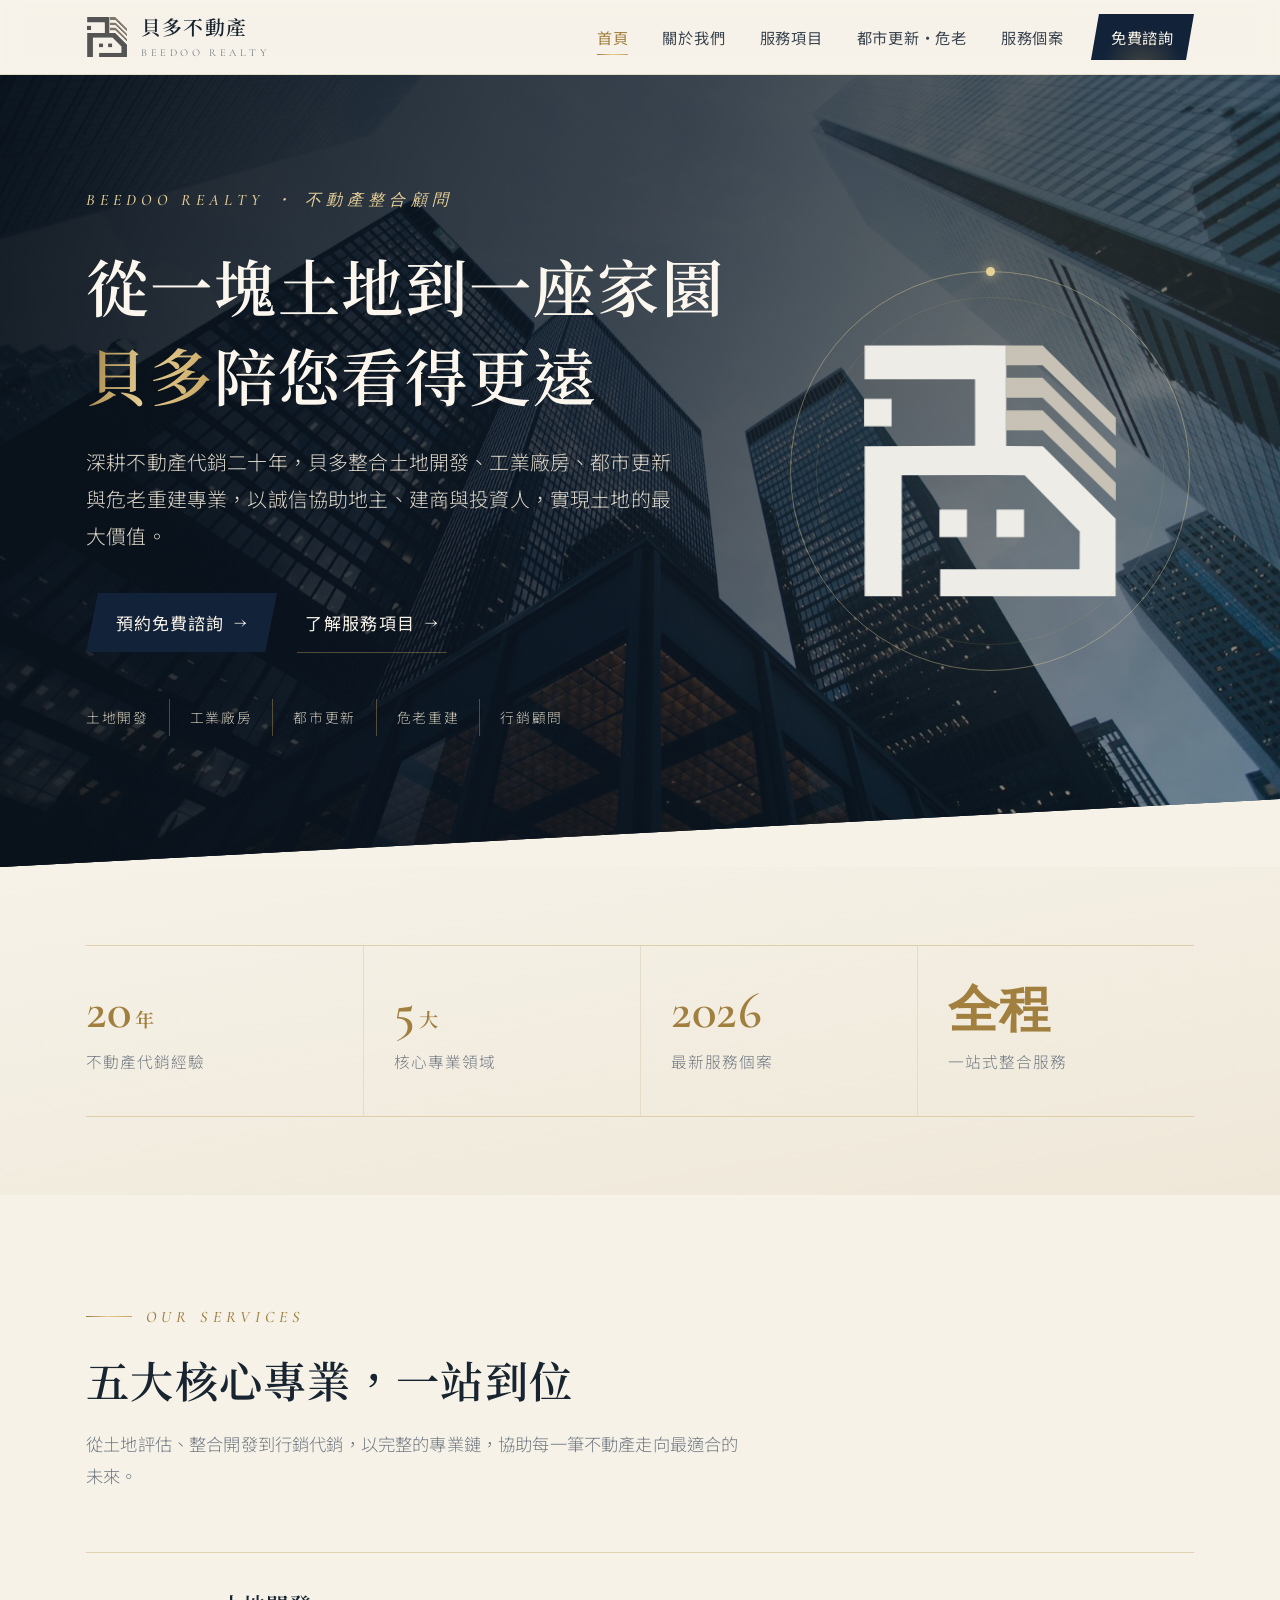
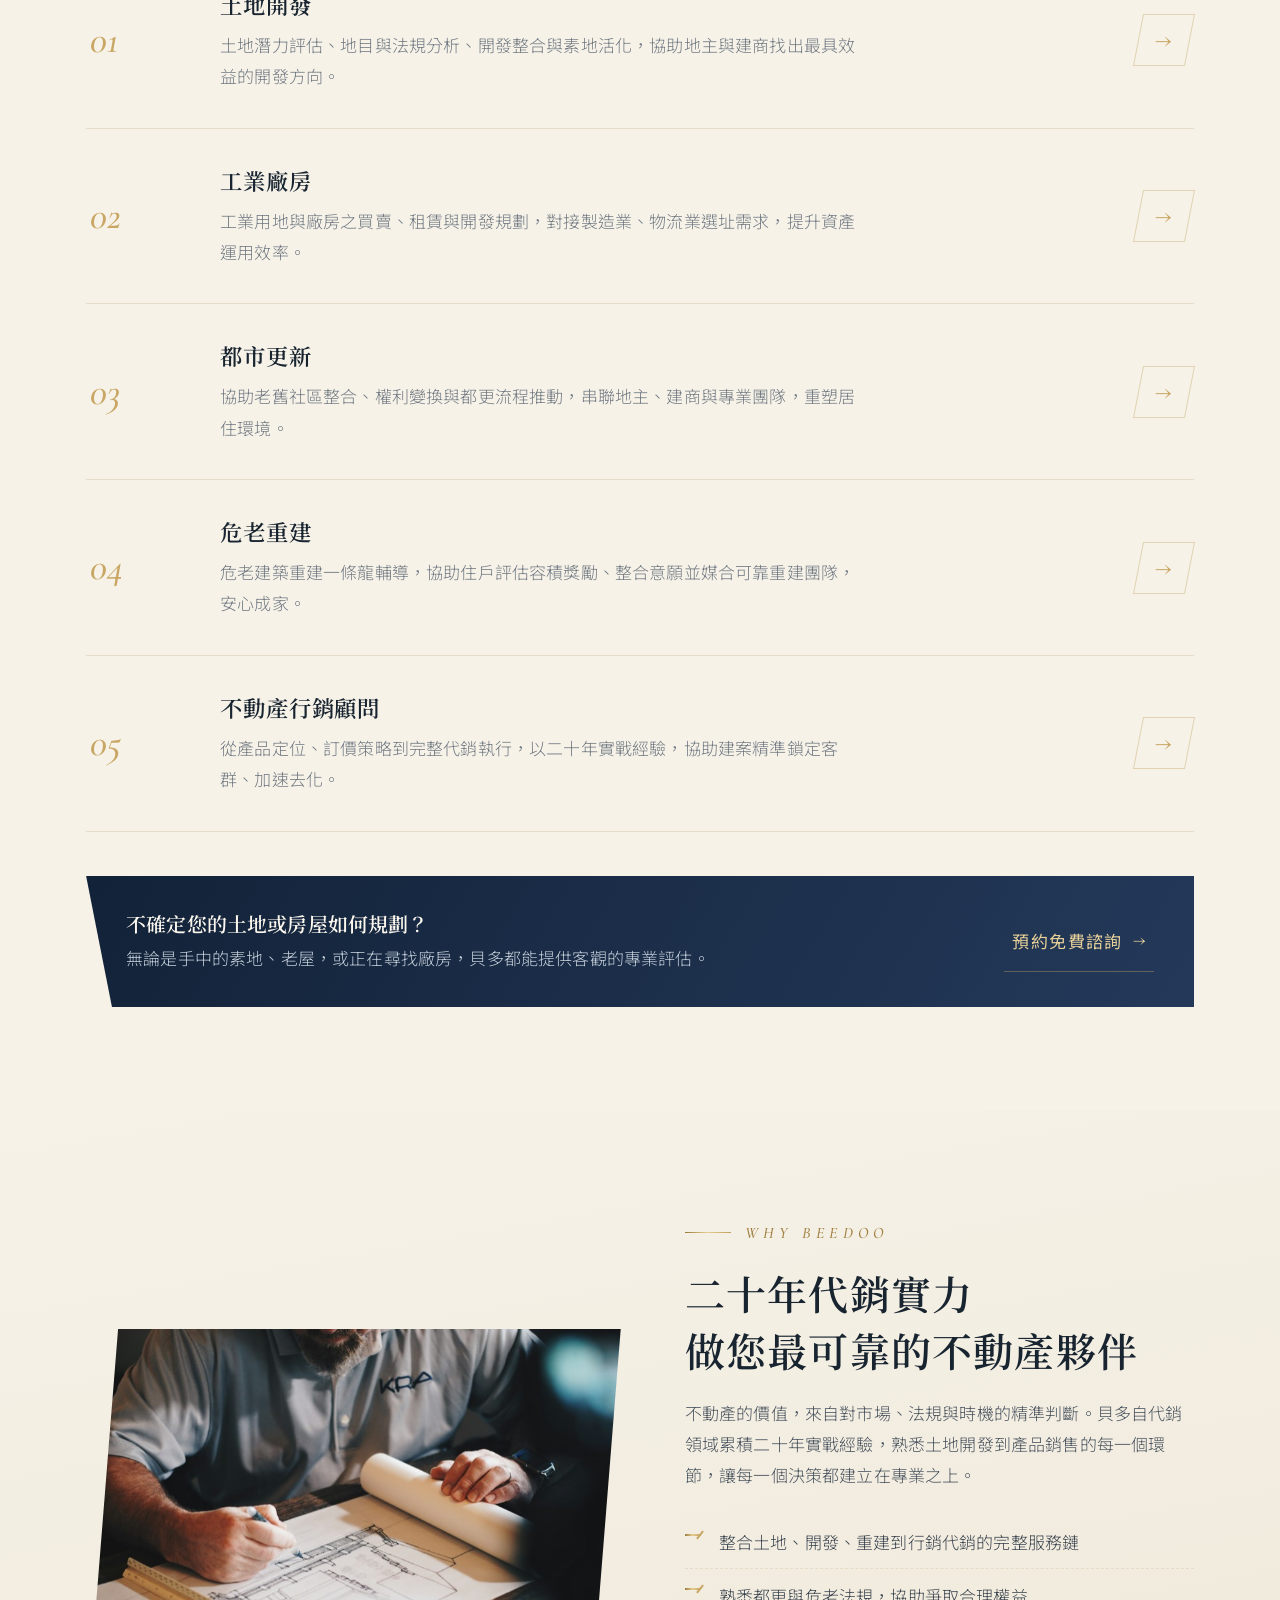
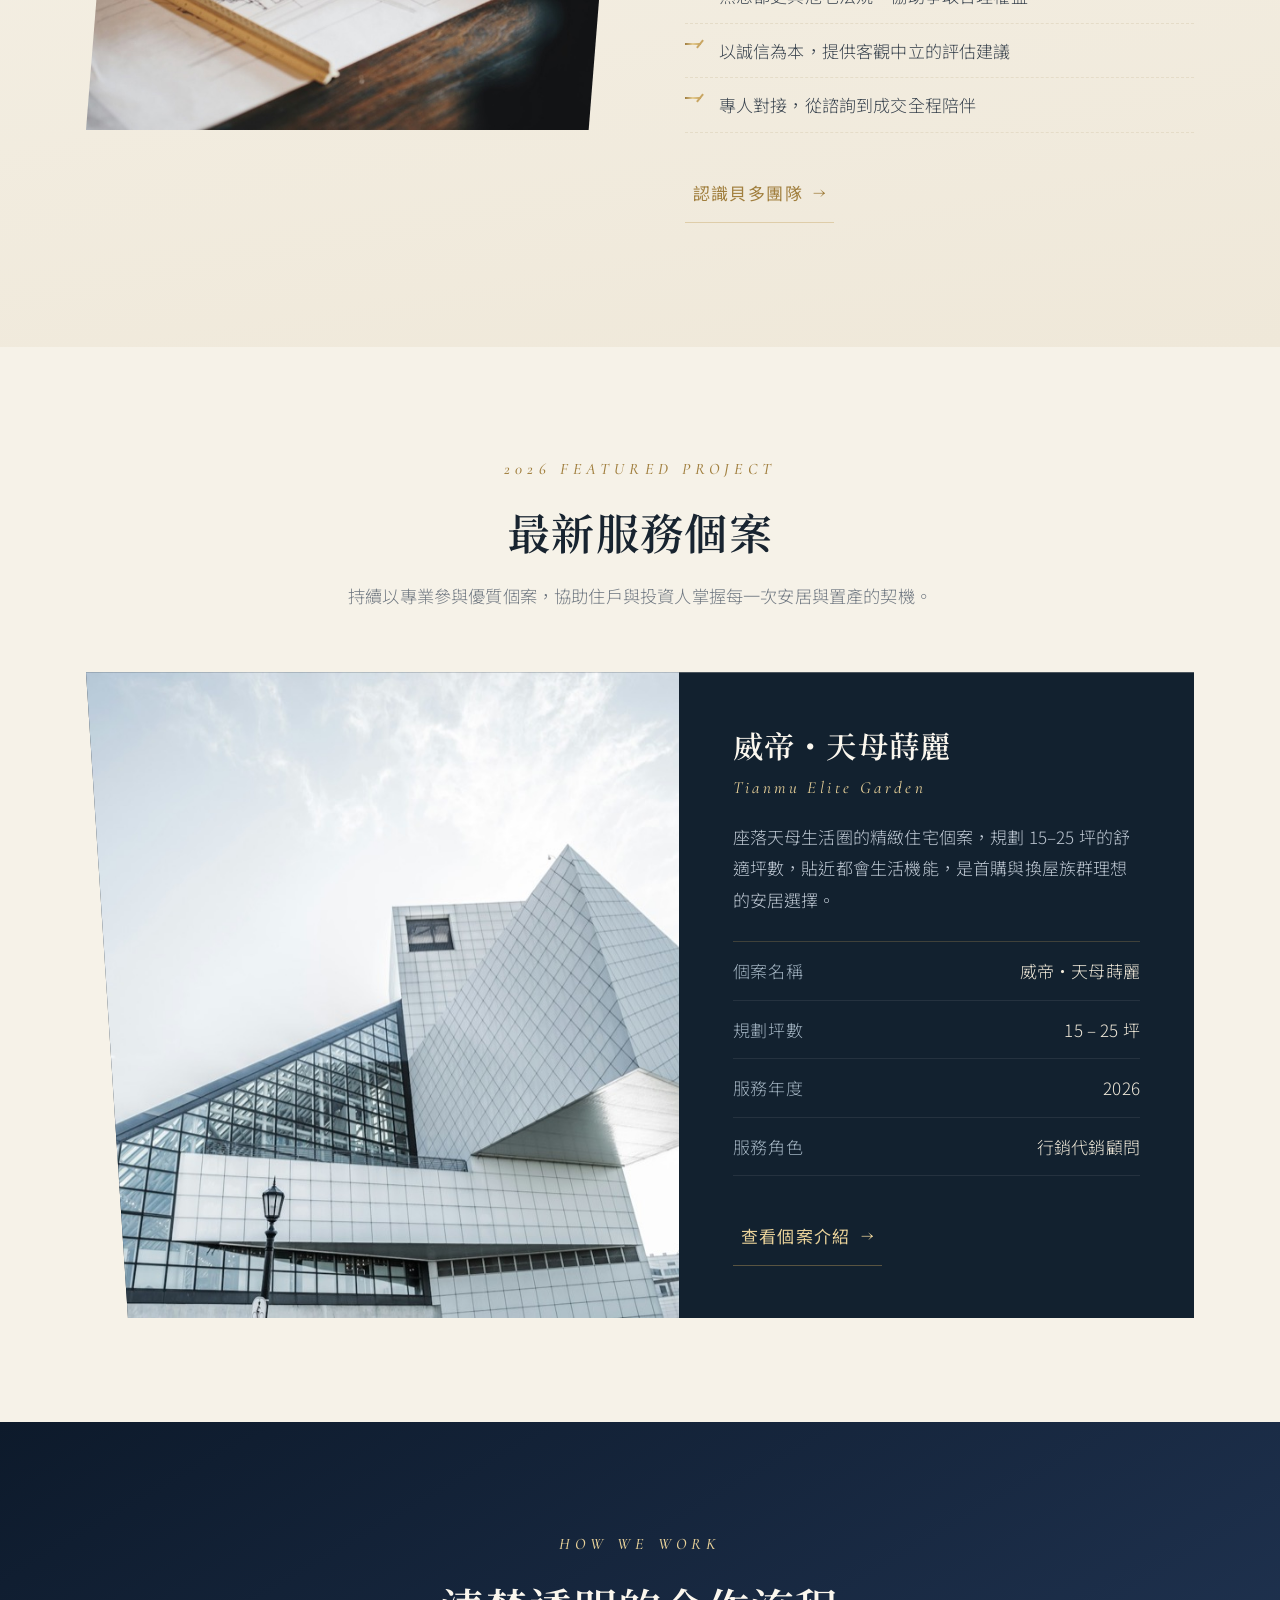
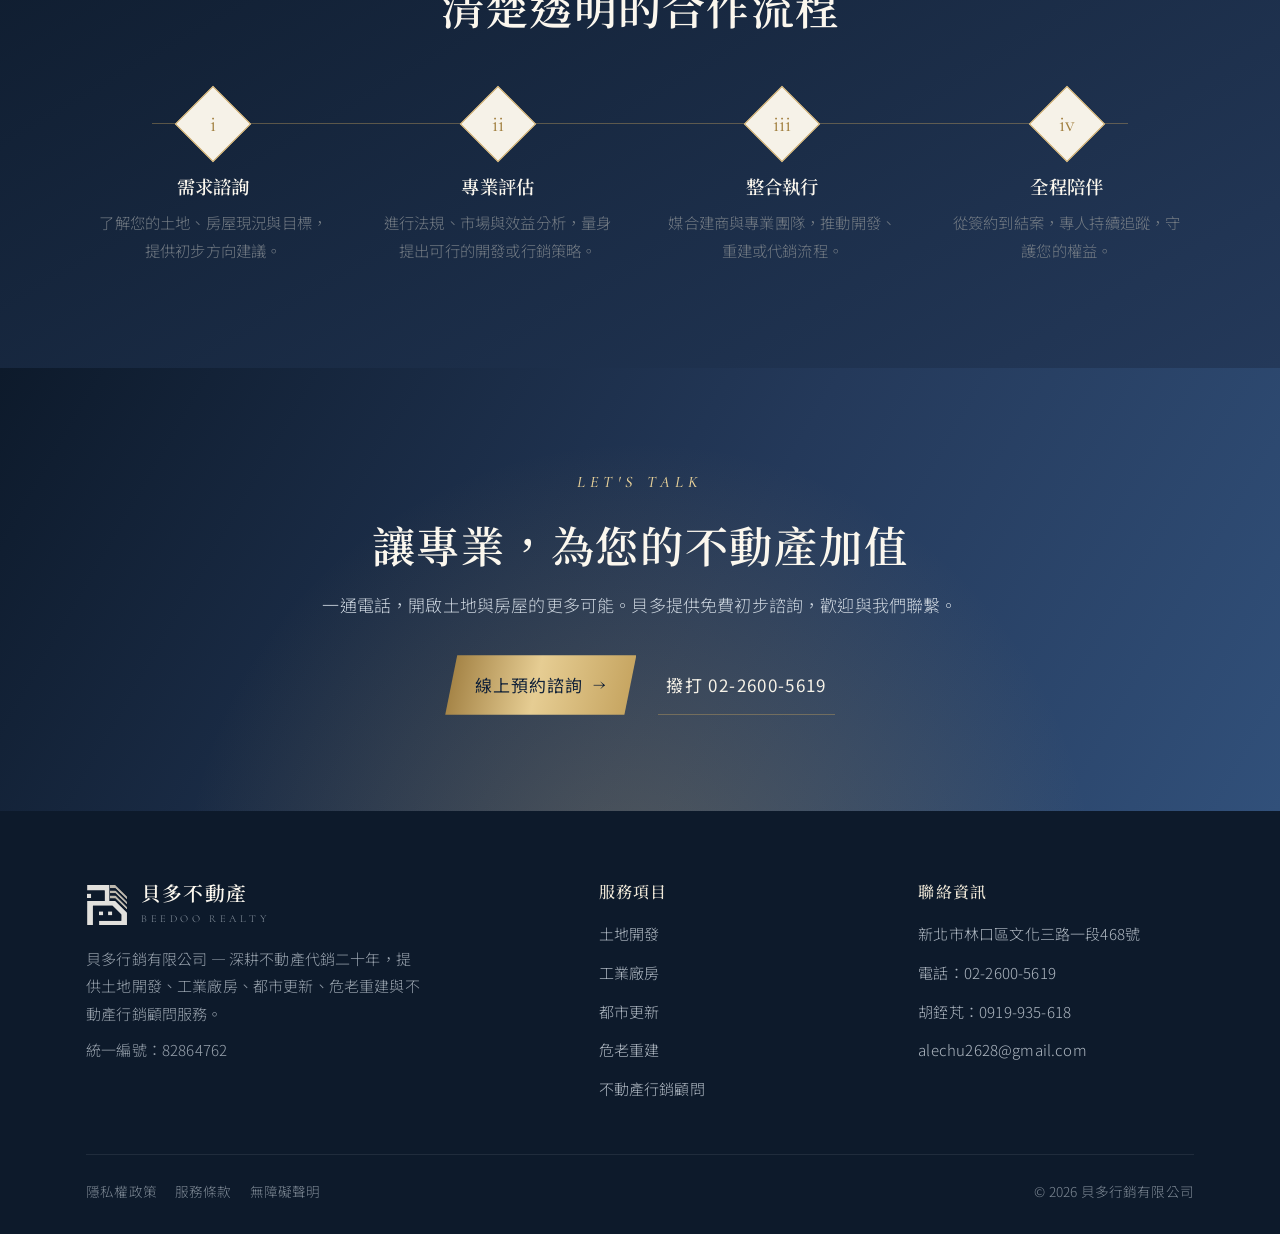
==== index.html @ 2e6a22f7 "hero 品牌章升級：logo 構件組裝 → 金環繞轉（進站播放） Co-Authored-By: Claude Opus 4.8 <noreply@anthropic.com>" ====
<!doctype html>
<html lang="zh-Hant">
<head>
<meta charset="UTF-8">
<meta name="viewport" content="width=device-width,initial-scale=1">
<title>貝多不動產 BEEDOO REALTY｜土地開發・都市更新・危老重建顧問</title>
<meta name="description" content="貝多不動產（貝多行銷有限公司）深耕不動產代銷二十年，提供土地開發、工業廠房、都市更新、危老重建及不動產行銷顧問服務。">
<meta name="author" content="khrishu">
<link rel="icon" href="img/logo.png" type="image/png">
<link rel="preconnect" href="https://fonts.googleapis.com"><link rel="preconnect" href="https://fonts.gstatic.com" crossorigin><link href="https://fonts.googleapis.com/css2?family=Noto+Serif+TC:wght@400;500;600;700&family=Noto+Sans+TC:wght@300;400;500&family=Cormorant+Garamond:ital,wght@0,400;0,500;0,600;1,400&display=swap" rel="stylesheet">
<link rel="stylesheet" href="css/site.css?v=20260716c">
</head>
<body>
<a class="skip" href="#main" style="position:absolute;left:-999px">跳至主要內容</a>
<header class="top"><div class="wrap nav">
  <a class="brand" href="index.html" aria-label="貝多不動產 首頁">
    <img src="assets/logo-mark-dark.svg" alt="貝多不動產標誌" width="42" height="42">
    <span><span class="tw">貝多不動產</span><span class="en">BEEDOO REALTY</span></span>
  </a>
  <button class="burger" aria-label="開啟選單" aria-expanded="false" aria-controls="menu"><span></span></button>
  <ul class="menu" id="menu">
    <li><a href="index.html" aria-current="page">首頁</a></li>
    <li><a href="about.html">關於我們</a></li>
    <li><a href="services.html">服務項目</a></li>
    <li><a href="urban-renewal.html">都市更新・危老</a></li>
    <li><a href="projects.html">服務個案</a></li>
    <li><a class="cta" href="contact.html">免費諮詢</a></li>
  </ul>
</div></header>
<main id="main">
<section class="hero">
  <img class="hero-img" src="img/hero.jpg" alt="現代都市摩天大樓群仰視景觀">
  <div class="hero-emblem" aria-hidden="true"><div class="he-ring2"></div><div class="he-ring"></div><svg class="logo-mark" viewBox="230 365 620 620" aria-hidden="true"><path class="piece main" fill="#EEECE7" d="M834.96,786.76 664.06,616.67 577.96,616.29 577.96,380.1 504.72,379.79 406.11,380.2 245.52,380.2 245.52,459.26 504.78,459.26 504.9,615.76 245.52,616.53 245.52,969.23 332.74,969.23 332.74,684.65 541.15,684.52 621.19,684.85 750.58,817.01 750.28,905.73 422.81,905.73 422.81,969.23 834.96,969.23 Z"/><path class="piece s1" fill="#C7C1B6" d="M663.42,532.82 577.14,532.82 577.14,579.49 663.42,579.49 835.33,745.78 835.33,702.69 Z"/><path class="piece s2" fill="#C7C1B6" d="M663.42,456.18 577.14,456.18 577.14,502.86 663.42,502.86 835.33,669.15 835.33,626.06 Z"/><path class="piece s3" fill="#C7C1B6" d="M835.33,592.86 835.33,549.78 663.42,379.9 577.14,379.9 577.14,426.57 663.42,426.57 Z"/><rect class="piece sq1" fill="#EEECE7" x="244.27" y="505.53" width="64.65" height="64.65"/><rect class="piece sq2" fill="#EEECE7" x="421.2" y="765.52" width="64.65" height="64.65"/><rect class="piece sq3" fill="#EEECE7" x="555.29" y="765.52" width="64.65" height="64.65"/></svg></div>
  <div class="wrap">
    <span class="eyebrow on-dark">Beedoo Realty ・ 不動產整合顧問</span>
    <h1>從一塊土地到一座家園<br><span class="g">貝多</span>陪您看得更遠</h1>
    <p class="lead">深耕不動產代銷二十年，貝多整合土地開發、工業廠房、都市更新與危老重建專業，以誠信協助地主、建商與投資人，實現土地的最大價值。</p>
    <div class="hero-act">
      <a class="link-gold" href="contact.html">預約免費諮詢 <span class="arw">→</span></a>
      <a class="link-line" href="services.html">了解服務項目 <span class="arw">→</span></a>
    </div>
    <div class="hero-tags"><span>土地開發</span><span>工業廠房</span><span>都市更新</span><span>危老重建</span><span>行銷顧問</span></div>
  </div>
</section>
<section class="sec sec-paper" style="padding:78px 0"><div class="wrap"><div class="stats">
  <div class="stat reveal"><div class="n">20<em>年</em></div><div class="l">不動產代銷經驗</div></div>
  <div class="stat reveal"><div class="n">5<em>大</em></div><div class="l">核心專業領域</div></div>
  <div class="stat reveal"><div class="n">2026</div><div class="l">最新服務個案</div></div>
  <div class="stat reveal"><div class="n">全程</div><div class="l">一站式整合服務</div></div>
</div></div></section>
<section class="sec" id="services"><div class="wrap">
  <div class="head reveal"><span class="eyebrow"><span class="rule"></span>Our Services</span>
    <h2>五大核心專業，一站到位</h2>
    <p class="sub">從土地評估、整合開發到行銷代銷，以完整的專業鏈，協助每一筆不動產走向最適合的未來。</p></div>
  <div class="svc">
    <div class="svc-row reveal"><div class="no">01</div><div class="txt"><h3>土地開發</h3><p>土地潛力評估、地目與法規分析、開發整合與素地活化，協助地主與建商找出最具效益的開發方向。</p></div><a class="go" href="services.html#development" aria-label="了解土地開發"><i>→</i></a></div>
    <div class="svc-row reveal"><div class="no">02</div><div class="txt"><h3>工業廠房</h3><p>工業用地與廠房之買賣、租賃與開發規劃，對接製造業、物流業選址需求，提升資產運用效率。</p></div><a class="go" href="services.html#industrial" aria-label="了解工業廠房"><i>→</i></a></div>
    <div class="svc-row reveal"><div class="no">03</div><div class="txt"><h3>都市更新</h3><p>協助老舊社區整合、權利變換與都更流程推動，串聯地主、建商與專業團隊，重塑居住環境。</p></div><a class="go" href="urban-renewal.html" aria-label="了解都市更新"><i>→</i></a></div>
    <div class="svc-row reveal"><div class="no">04</div><div class="txt"><h3>危老重建</h3><p>危老建築重建一條龍輔導，協助住戶評估容積獎勵、整合意願並媒合可靠重建團隊，安心成家。</p></div><a class="go" href="urban-renewal.html#weilao" aria-label="了解危老重建"><i>→</i></a></div>
    <div class="svc-row reveal"><div class="no">05</div><div class="txt"><h3>不動產行銷顧問</h3><p>從產品定位、訂價策略到完整代銷執行，以二十年實戰經驗，協助建案精準鎖定客群、加速去化。</p></div><a class="go" href="services.html#consulting" aria-label="了解行銷顧問"><i>→</i></a></div>
  </div>
  <div class="svc-note reveal"><div><h3>不確定您的土地或房屋如何規劃？</h3><p>無論是手中的素地、老屋，或正在尋找廠房，貝多都能提供客觀的專業評估。</p></div>
    <a class="link-line" href="contact.html">預約免費諮詢 <span class="arw">→</span></a></div>
</div></section>
<section class="sec sec-paper"><div class="wrap"><div class="media">
  <div class="media-fig reveal"><img src="img/planning.jpg" alt="不動產顧問於圖紙上進行建築規劃" loading="lazy"></div>
  <div class="media-text reveal"><span class="eyebrow"><span class="rule"></span>Why Beedoo</span>
    <h2 style="margin-top:16px">二十年代銷實力<br>做您最可靠的不動產夥伴</h2>
    <p style="font-weight:300;color:#4a545f;margin-top:18px">不動產的價值，來自對市場、法規與時機的精準判斷。貝多自代銷領域累積二十年實戰經驗，熟悉土地開發到產品銷售的每一個環節，讓每一個決策都建立在專業之上。</p>
    <ul class="checks"><li>整合土地、開發、重建到行銷代銷的完整服務鏈</li><li>熟悉都更與危老法規，協助爭取合理權益</li><li>以誠信為本，提供客觀中立的評估建議</li><li>專人對接，從諮詢到成交全程陪伴</li></ul>
    <p style="margin-top:30px"><a class="link-line" href="about.html" style="color:var(--gold-dp);border-color:var(--line-gold)">認識貝多團隊 <span class="arw">→</span></a></p>
  </div></div></div></section>
<section class="sec" id="project"><div class="wrap">
  <div class="head center reveal"><span class="eyebrow">2026 Featured Project</span><h2>最新服務個案</h2>
    <p class="sub">持續以專業參與優質個案，協助住戶與投資人掌握每一次安居與置產的契機。</p></div>
  <div class="proj reveal">
    <div class="proj-img"><span class="proj-badge">2026 服務個案</span><img src="img/project-architecture.jpg" alt="天母蒔麗精緻現代住宅建築外觀" loading="lazy"></div>
    <div class="proj-body"><h3>威帝・天母蒔麗</h3><p class="en">Tianmu Elite Garden</p>
      <p class="d">座落天母生活圈的精緻住宅個案，規劃 15–25 坪的舒適坪數，貼近都會生活機能，是首購與換屋族群理想的安居選擇。</p>
      <ul class="specs"><li><span class="k">個案名稱</span><span class="v">威帝・天母蒔麗</span></li><li><span class="k">規劃坪數</span><span class="v">15 – 25 坪</span></li><li><span class="k">服務年度</span><span class="v">2026</span></li><li><span class="k">服務角色</span><span class="v">行銷代銷顧問</span></li></ul>
      <a class="link-line" href="projects.html" style="color:var(--gold-lt);border-color:var(--line-gold)">查看個案介紹 <span class="arw">→</span></a>
    </div></div>
</div></section>
<section class="sec sec-ink"><div class="wrap">
  <div class="head center reveal"><span class="eyebrow on-dark">How We Work</span><h2>清楚透明的合作流程</h2></div>
  <div class="flow">
    <div class="step reveal"><div class="dot"><i>i</i></div><h3>需求諮詢</h3><p>了解您的土地、房屋現況與目標，提供初步方向建議。</p></div>
    <div class="step reveal"><div class="dot"><i>ii</i></div><h3>專業評估</h3><p>進行法規、市場與效益分析，量身提出可行的開發或行銷策略。</p></div>
    <div class="step reveal"><div class="dot"><i>iii</i></div><h3>整合執行</h3><p>媒合建商與專業團隊，推動開發、重建或代銷流程。</p></div>
    <div class="step reveal"><div class="dot"><i>iv</i></div><h3>全程陪伴</h3><p>從簽約到結案，專人持續追蹤，守護您的權益。</p></div>
  </div></div></section>
<section class="cta"><div class="wrap">
  <span class="eyebrow on-dark">Let's Talk</span>
  <h2 style="margin-top:16px">讓專業，為您的不動產加值</h2>
  <p class="sub">一通電話，開啟土地與房屋的更多可能。貝多提供免費初步諮詢，歡迎與我們聯繫。</p>
  <div class="cta-act">
    <a class="link-gold" href="contact.html" style="background:var(--grad-gold);color:var(--ink)">線上預約諮詢 <span class="arw">→</span></a>
    <a class="link-line" href="tel:+886226005619">撥打 02-2600-5619</a>
  </div></div></section>
</main>
<footer class="foot"><div class="wrap">
  <div class="foot-top">
    <div class="foot-brand">
      <a class="brand" href="index.html"><img src="assets/logo-mark-light.svg" alt="貝多不動產標誌" width="42" height="42">
        <span><span class="tw">貝多不動產</span><span class="en">BEEDOO REALTY</span></span></a>
      <p>貝多行銷有限公司 — 深耕不動產代銷二十年，提供土地開發、工業廠房、都市更新、危老重建與不動產行銷顧問服務。</p>
      <p style="margin-top:8px">統一編號：82864762</p>
    </div>
    <div><h4>服務項目</h4><ul>
      <li><a href="services.html#development">土地開發</a></li><li><a href="services.html#industrial">工業廠房</a></li>
      <li><a href="urban-renewal.html">都市更新</a></li><li><a href="urban-renewal.html#weilao">危老重建</a></li>
      <li><a href="services.html#consulting">不動產行銷顧問</a></li></ul></div>
    <div><h4>聯絡資訊</h4><ul>
      <li>新北市林口區文化三路一段468號</li>
      <li><a href="tel:+886226005619">電話：02-2600-5619</a></li>
      <li><a href="tel:+886919935618">胡銍芃：0919-935-618</a></li>
      <li><a href="mailto:alechu2628@gmail.com">alechu2628@gmail.com</a></li></ul></div>
  </div>
  <div class="foot-bot">
    <div><a href="privacy.html">隱私權政策</a><a href="terms.html">服務條款</a><a href="accessibility.html">無障礙聲明</a></div>
    <div>© 2026 貝多行銷有限公司</div>
  </div>
</div></footer>
<script defer src="js/site.js?v=20260716c"></script>
</body>
</html>
---- css/site.css ----
:root{
  --ink:#122238; --ink-2:#0d1a2b;
  --navy:#24395a; --navy-soft:#31507a;
  --gold:#c9a663; --gold-lt:#e8d199; --gold-dp:#a17f3e;
  --paper:#f6f2e8; --paper-2:#efe8d9; --paper-line:#e5dcc8;
  --text:#2b333c; --muted:#727a83; --heading:#182430;
  --line-gold:rgba(195,161,92,.4);
  --grad-gold:linear-gradient(102deg,#9c7a3c 0%,#e6cd93 48%,#c3a15c 100%);
  --serif:"Noto Serif TC",serif;
  --sans:"Noto Sans TC",system-ui,-apple-system,"PingFang TC","Microsoft JhengHei",sans-serif;
  --disp:"Cormorant Garamond",serif;
}
*,*::before,*::after{box-sizing:border-box}
html{-webkit-text-size-adjust:100%;scroll-behavior:smooth}
body{margin:0;font-family:var(--sans);font-weight:400;color:var(--text);
  background:var(--paper);line-height:1.85;font-size:17px;-webkit-font-smoothing:antialiased;letter-spacing:.01em}
img{max-width:100%;height:auto;display:block}
a{color:inherit;text-decoration:none}
h1,h2,h3,h4{font-family:var(--serif);color:var(--heading);line-height:1.42;margin:0;font-weight:600}
p{margin:0 0 1.2em}
.wrap{width:100%;max-width:1160px;margin:0 auto;padding:0 26px}
.eyebrow{font-family:var(--disp);font-size:1rem;letter-spacing:.32em;text-transform:uppercase;
  color:var(--gold-dp);font-weight:500;font-style:italic;display:inline-block}
.eyebrow.on-dark{color:var(--gold-lt)}
.rule{display:inline-block;width:46px;height:1px;background:var(--grad-gold);vertical-align:middle;margin:0 14px 5px 0}

/* ---------- header ---------- */
.top{position:sticky;top:0;z-index:100;background:rgba(247,243,234,.86);
  backdrop-filter:saturate(150%) blur(9px);border-bottom:1px solid var(--paper-line)}
.nav{display:flex;align-items:center;justify-content:space-between;height:74px}
.brand{display:flex;align-items:center;gap:13px}
.brand img{width:42px;height:42px}
.brand .tw{font-family:var(--serif);font-size:1.24rem;font-weight:600;color:var(--heading);letter-spacing:.06em;line-height:1.1}
.brand .en{font-family:var(--disp);font-size:.66rem;letter-spacing:.34em;color:var(--muted);display:block}
.menu{display:flex;align-items:center;gap:4px;list-style:none;margin:0;padding:0}
.menu a{position:relative;display:block;padding:10px 15px;font-size:.95rem;font-weight:400;color:#3a444f;letter-spacing:.05em}
.menu a::after{content:"";position:absolute;left:15px;right:15px;bottom:6px;height:1px;background:var(--grad-gold);transform:scaleX(0);transform-origin:left;transition:transform .3s ease}
.menu a:hover::after,.menu a[aria-current=page]::after{transform:scaleX(1)}
.menu a[aria-current=page]{color:var(--gold-dp)}
.menu .cta{margin-left:8px;padding:9px 20px;color:var(--paper);background:var(--ink);
  clip-path:polygon(8px 0,100% 0,calc(100% - 8px) 100%,0 100%)}
.menu .cta::after{display:none}
.menu .cta:hover{background:var(--navy)}
.burger{display:none;background:0 0;border:1px solid var(--paper-line);width:46px;height:46px;border-radius:0;cursor:pointer;align-items:center;justify-content:center}
.burger span,.burger span::before,.burger span::after{content:"";display:block;width:22px;height:1.5px;background:var(--heading);position:relative;transition:.25s}
.burger span::before{position:absolute;top:-7px}.burger span::after{position:absolute;top:7px}

/* ---------- buttons (thin, not chunky) ---------- */
.link-gold{display:inline-flex;align-items:center;gap:10px;font-family:var(--sans);font-weight:400;
  letter-spacing:.06em;color:var(--paper);padding:14px 30px;background:var(--ink);position:relative;
  clip-path:polygon(12px 0,100% 0,calc(100% - 12px) 100%,0 100%);transition:.25s}
.link-gold:hover{background:var(--navy);transform:translateY(-2px)}
.link-line{display:inline-flex;align-items:center;gap:10px;font-weight:400;letter-spacing:.08em;
  color:var(--paper);padding:14px 8px;border-bottom:1px solid var(--line-gold);transition:.25s}
.link-line:hover{border-color:var(--gold-lt);gap:16px}
.arw{font-family:var(--disp);font-size:1.2rem;line-height:1}

/* ---------- hero ---------- */
.hero{position:relative;min-height:88vh;display:flex;align-items:center;color:#f3ede1;overflow:hidden;
  background:var(--ink);clip-path:polygon(0 0,100% 0,100% calc(100% - 68px),0 100%)}
.hero-img{position:absolute;inset:0;width:100%;height:100%;object-fit:cover;z-index:0;filter:saturate(.9)}
.hero::after{content:"";position:absolute;inset:0;z-index:1;
  background:linear-gradient(108deg,rgba(9,17,26,.95) 0%,rgba(13,24,37,.78) 46%,rgba(26,48,68,.4) 100%),
  radial-gradient(circle at 80% 22%,rgba(195,161,92,.3),transparent 46%)}
.hero .wrap{position:relative;z-index:2;padding:96px 26px 120px}
.hero .eyebrow{margin-bottom:26px}
.hero h1{font-size:clamp(2.3rem,5.2vw,3.9rem);color:#fbf7ee;font-weight:600;letter-spacing:.03em;margin-bottom:26px}
.hero h1 .g{background:var(--grad-gold);-webkit-background-clip:text;background-clip:text;color:transparent}
.hero .lead{max-width:600px;font-weight:300;font-size:clamp(1.05rem,2vw,1.24rem);color:#dcd6c9;margin-bottom:38px}
.hero-act{display:flex;flex-wrap:wrap;gap:20px;align-items:center}
.hero-tags{display:flex;flex-wrap:wrap;gap:0;margin-top:46px}
.hero-tags span{font-size:.86rem;font-weight:300;letter-spacing:.12em;color:#cdc6b6;padding:6px 20px;border-left:1px solid var(--line-gold)}
.hero-tags span:first-child{padding-left:0;border-left:0}

/* ---------- section base ---------- */
.sec{padding:104px 0;position:relative}
.sec-paper{background:linear-gradient(170deg,var(--paper) 0%,var(--paper-2) 100%)}
.sec-ink{background:linear-gradient(150deg,var(--ink-2) 0%,var(--navy) 100%);color:#e8e2d5}
.sec-ink h2,.sec-ink h3{color:#fbf7ee}
.head{max-width:660px;margin-bottom:60px}
.head.center{margin-left:auto;margin-right:auto;text-align:center}
.head h2{font-size:clamp(1.9rem,4vw,2.7rem);font-weight:600;margin:16px 0 0;letter-spacing:.03em}
.head .sub{margin-top:18px;font-weight:300;color:var(--muted);font-size:1.08rem}
.sec-ink .head .sub{color:#b9c3cf}

/* ---------- stats (editorial row, no boxes) ---------- */
.stats{display:flex;flex-wrap:wrap;gap:0;border-top:1px solid var(--line-gold);border-bottom:1px solid var(--line-gold)}
.stat{flex:1 1 200px;padding:40px 30px;border-left:1px solid var(--paper-line)}
.stat:first-child{border-left:0;padding-left:0}
.stat .n{font-family:var(--disp);font-size:3.2rem;font-weight:600;color:var(--gold-dp);line-height:1}
.stat .n em{font-family:var(--serif);font-style:normal;font-size:1.2rem;margin-left:4px}
.stat .l{margin-top:10px;font-weight:300;color:var(--muted);letter-spacing:.06em;font-size:.98rem}

/* ---------- services (editorial list w/ shapes, no card grid) ---------- */
.svc{border-top:1px solid var(--line-gold)}
.svc-row{display:grid;grid-template-columns:96px 1fr auto;gap:34px;align-items:center;
  padding:36px 4px;border-bottom:1px solid var(--paper-line);transition:.3s}
.svc-row:hover{background:rgba(195,161,92,.06)}
.svc-row .no{font-family:var(--disp);font-size:2.4rem;font-weight:500;color:var(--gold);
  font-style:italic;line-height:1}
.svc-row .txt h3{font-size:1.4rem;font-weight:600;margin-bottom:8px;letter-spacing:.04em}
.svc-row .txt p{margin:0;font-weight:300;color:var(--muted);max-width:640px}
.svc-row .go{font-family:var(--disp);font-size:1.6rem;color:var(--gold);
  width:52px;height:52px;display:flex;align-items:center;justify-content:center;
  background:var(--paper);border:1px solid var(--line-gold);
  transform:skewX(-11deg);transition:.3s}
.svc-row .go i{transform:skewX(11deg);font-style:normal}
.svc-row:hover .go{background:var(--ink);color:var(--gold-lt);border-color:var(--ink)}
.svc-note{margin-top:44px;display:flex;gap:26px;align-items:center;flex-wrap:wrap;
  padding:34px 40px;background:linear-gradient(120deg,var(--ink) 0%,var(--navy) 100%);color:#eee7d8;
  clip-path:polygon(0 0,100% 0,100% 100%,26px 100%)}
.svc-note h3{color:#fbf7ee;font-size:1.25rem;font-weight:600;margin:0 0 4px}
.svc-note p{margin:0;font-weight:300;color:#c3cdd8}
.svc-note .link-line{color:var(--gold-lt);border-color:var(--line-gold);margin-left:auto;white-space:nowrap}

/* ---------- why (media, parallelogram frame) ---------- */
.media{display:grid;grid-template-columns:1.05fr 1fr;gap:64px;align-items:center}
.media-fig{position:relative}
.media-fig img{width:100%;aspect-ratio:4/3;object-fit:cover;
  clip-path:polygon(6% 0,100% 0,94% 100%,0 100%)}
.media-fig::before{content:"";position:absolute;inset:-14px -14px auto auto;width:120px;height:120px;
  background:var(--grad-gold);opacity:.16;z-index:-1;transform:skewX(-11deg)}
.media h2{font-size:clamp(1.8rem,3.6vw,2.5rem);font-weight:600;letter-spacing:.03em}
.checks{list-style:none;padding:0;margin:24px 0 0}
.checks li{position:relative;padding:11px 0 11px 34px;font-weight:300;color:#3a444f;border-bottom:1px dashed var(--paper-line)}
.checks li::before{content:"";position:absolute;left:0;top:19px;width:16px;height:2px;background:var(--grad-gold)}
.checks li::after{content:"";position:absolute;left:14px;top:15px;width:2px;height:10px;background:var(--gold);transform:rotate(38deg)}

/* ---------- featured project ---------- */
.proj{display:grid;grid-template-columns:1.15fr 1fr;gap:0;align-items:stretch;
  background:#12212f;color:#e9e2d4;overflow:hidden;
  clip-path:polygon(0 0,100% 0,100% 100%,42px 100%)}
.proj-img{position:relative;min-height:420px}
.proj-img img{position:absolute;inset:0;width:100%;height:100%;object-fit:cover}
.proj-badge{position:absolute;top:24px;left:24px;font-family:var(--disp);font-style:italic;
  letter-spacing:.14em;font-size:.9rem;color:var(--ink);padding:7px 18px;background:var(--grad-gold);
  clip-path:polygon(8px 0,100% 0,calc(100% - 8px) 100%,0 100%)}
.proj-body{padding:52px 54px}
.proj-body h3{color:#fbf7ee;font-size:1.9rem;font-weight:600;margin:0 0 4px;letter-spacing:.04em}
.proj-body .en{font-family:var(--disp);font-style:italic;letter-spacing:.2em;color:var(--gold-lt);margin:0 0 18px}
.proj-body .d{font-weight:300;color:#bcc6d1;margin-bottom:26px}
.specs{list-style:none;padding:0;margin:0 0 30px;border-top:1px solid rgba(195,161,92,.25)}
.specs li{display:flex;justify-content:space-between;padding:13px 0;border-bottom:1px solid rgba(255,255,255,.08);font-weight:300}
.specs .k{color:#9fb0be;letter-spacing:.05em}.specs .v{color:#efe8d8}

/* ---------- process (timeline, gold line, no boxes) ---------- */
.flow{position:relative;display:grid;grid-template-columns:repeat(4,1fr);gap:30px;margin-top:20px}
.flow::before{content:"";position:absolute;top:26px;left:6%;right:6%;height:1px;background:var(--line-gold)}
.step{position:relative;text-align:center;padding:0 8px}
.step .dot{width:54px;height:54px;margin:0 auto 22px;display:flex;align-items:center;justify-content:center;
  font-family:var(--disp);font-style:italic;font-size:1.4rem;color:var(--gold-dp);
  background:var(--paper);border:1px solid var(--gold);transform:rotate(45deg)}
.step .dot i{transform:rotate(-45deg);font-style:normal}
.step h3{font-size:1.15rem;font-weight:600;margin:0 0 8px}
.step p{font-weight:300;color:var(--muted);font-size:.96rem;margin:0}

/* ---------- cta band ---------- */
.cta{position:relative;text-align:center;color:#f4eee1;overflow:hidden;
  background:linear-gradient(120deg,var(--ink-2) 0%,var(--navy) 55%,var(--navy-soft) 100%)}
.cta::before{content:"";position:absolute;inset:0;background:radial-gradient(circle at 50% 120%,rgba(195,161,92,.28),transparent 55%)}
.cta .wrap{position:relative;z-index:2;padding:96px 26px}
.cta h2{color:#fbf7ee;font-size:clamp(1.9rem,4vw,2.7rem);font-weight:600;letter-spacing:.04em}
.cta .sub{font-weight:300;color:#c9d2dc;margin-top:14px}
.cta-act{display:flex;gap:22px;justify-content:center;flex-wrap:wrap;margin-top:34px;align-items:center}

/* ---------- footer ---------- */
.foot{background:var(--ink-2);color:#aeb7c1;padding:70px 0 30px;font-weight:300;font-size:.94rem}
.foot-top{display:grid;grid-template-columns:1.7fr 1fr 1fr;gap:44px;padding-bottom:40px;border-bottom:1px solid rgba(255,255,255,.08)}
.foot .brand .tw{color:#fbf7ee}.foot .brand .en{color:#8b96a2}
.foot .brand img{opacity:.95}
.foot-brand p{color:#98a2ad;max-width:340px;margin:16px 0 0}
.foot h4{font-family:var(--serif);color:#efe8d8;font-weight:500;font-size:1rem;letter-spacing:.08em;margin:0 0 16px}
.foot ul{list-style:none;padding:0;margin:0}.foot li{margin-bottom:11px}
.foot a:hover{color:var(--gold-lt)}
.foot-bot{display:flex;flex-wrap:wrap;gap:12px;justify-content:space-between;padding-top:24px;color:#7c8793;font-size:.85rem}
.foot-bot a{margin-right:18px}

.reveal{opacity:0;transform:translateY(26px);transition:opacity .7s ease,transform .7s ease}
.reveal.in{opacity:1;transform:none}

@media(max-width:900px){
  .media,.proj{grid-template-columns:1fr;gap:40px}
  .proj{clip-path:none}.proj-img{min-height:280px}
  .flow{grid-template-columns:1fr 1fr;gap:44px}.flow::before{display:none}
}
@media(max-width:760px){
  body{font-size:16px}
  .burger{display:flex}
  .menu{position:absolute;top:74px;left:0;right:0;flex-direction:column;align-items:stretch;gap:0;
    background:var(--paper);border-bottom:1px solid var(--paper-line);padding:8px 20px 18px;display:none}
  .menu.open{display:flex}
  .menu a{padding:14px 6px}.menu .cta{clip-path:none;text-align:center;margin:8px 0 0}
  .hero{clip-path:polygon(0 0,100% 0,100% calc(100% - 40px),0 100%)}
  .stat{flex-basis:50%;border-left:0;padding-left:0}
  .svc-row{grid-template-columns:56px 1fr;gap:18px}.svc-row .go{display:none}
  .svc-note{clip-path:none;flex-direction:column;align-items:flex-start}.svc-note .link-line{margin-left:0}
  .proj-body{padding:38px 30px}
  .foot-top{grid-template-columns:1fr;gap:32px}
}
@media(prefers-reduced-motion:reduce){.reveal{opacity:1;transform:none;transition:none}}


/* ===== 子頁共用 ===== */
.page-hero{position:relative;background:linear-gradient(150deg,var(--ink-2) 0%,var(--navy) 100%);color:#e8e2d5;padding:118px 0 92px;overflow:hidden;clip-path:polygon(0 0,100% 0,100% calc(100% - 46px),0 100%)}
.page-hero::after{content:"";position:absolute;inset:0;background:radial-gradient(circle at 82% 26%,rgba(201,166,99,.26),transparent 48%);pointer-events:none}
.page-hero .wrap{position:relative;z-index:2}
.crumb{font-family:var(--disp);font-style:italic;letter-spacing:.1em;font-size:.95rem;color:var(--gold-lt);margin-bottom:18px}
.crumb a{color:#b9c3cf}.crumb a:hover{color:var(--gold-lt)}.crumb span{margin:0 10px;opacity:.5}
.page-hero h1{font-size:clamp(2rem,4.6vw,3.1rem);color:#fbf7ee;font-weight:600;letter-spacing:.03em;margin:0 0 16px}
.page-hero .ph-sub{max-width:640px;font-weight:300;color:#cdd6df;font-size:clamp(1.02rem,2vw,1.18rem);margin:0}
.prose{max-width:820px;margin:0 auto}
.prose .meta{font-weight:300;color:var(--muted);font-size:.94rem;border-left:2px solid var(--gold);padding-left:16px;margin-bottom:30px}
.prose h2{font-family:var(--serif);font-size:1.4rem;font-weight:600;color:var(--heading);margin:38px 0 14px}
.prose h3{font-family:var(--serif);font-size:1.14rem;font-weight:600;margin:24px 0 10px}
.prose p{font-weight:300;color:#3f4852}
.prose ul{padding-left:20px;margin:0 0 1.2em}
.prose li{font-weight:300;color:#3f4852;margin:7px 0}
.prose strong{font-weight:500;color:var(--heading)}
.prose a{color:var(--gold-dp);border-bottom:1px solid var(--line-gold)}
.faq{max-width:860px;margin:0 auto;border-top:1px solid var(--line-gold)}
.faq details{border-bottom:1px solid var(--paper-line)}
.faq summary{cursor:pointer;font-family:var(--serif);font-size:1.14rem;font-weight:600;color:var(--heading);padding:22px 46px 22px 2px;position:relative;list-style:none}
.faq summary::-webkit-details-marker{display:none}
.faq summary::after{content:"+";position:absolute;right:8px;top:18px;font-family:var(--disp);font-size:1.6rem;color:var(--gold);font-weight:400}
.faq details[open] summary::after{content:"–"}
.faq details .fa{padding:0 46px 24px 2px;margin:0;font-weight:300;color:var(--muted)}
.faq details .fa a{color:var(--gold-dp);border-bottom:1px solid var(--line-gold)}
.faq-note{text-align:center;color:var(--muted);font-weight:300;font-size:.9rem;margin-top:26px}
.vals{display:grid;grid-template-columns:repeat(3,1fr);gap:0;border-top:1px solid var(--line-gold)}
.val{padding:38px 34px;border-left:1px solid var(--paper-line)}
.val:first-child{border-left:0;padding-left:0}
.val .rn{font-family:var(--disp);font-style:italic;font-size:1.7rem;color:var(--gold);line-height:1}
.val h3{font-family:var(--serif);font-size:1.24rem;font-weight:600;margin:14px 0 8px;letter-spacing:.03em}
.val p{font-weight:300;color:var(--muted);margin:0}
.contact-grid{display:grid;grid-template-columns:1fr 1fr;gap:58px;align-items:start}
.info-card{border-top:1px solid var(--line-gold);margin-top:22px}
.info-row{display:flex;gap:16px;padding:18px 2px;border-bottom:1px solid var(--paper-line);align-items:center}
.info-row .ic{flex-shrink:0;width:44px;height:44px;display:flex;align-items:center;justify-content:center;background:var(--paper-2);transform:skewX(-11deg)}
.info-row .ic svg{width:20px;height:20px;stroke:var(--gold-dp);fill:none;stroke-width:1.6;transform:skewX(11deg)}
.info-row .lbl{font-weight:300;color:var(--muted);font-size:.85rem;letter-spacing:.05em}
.info-row .val2{font-family:var(--serif);color:var(--heading);font-size:1.02rem}
.info-row .val2 a{color:var(--heading)}.info-row .val2 a:hover{color:var(--gold-dp)}
.map-wrap{margin-top:26px;line-height:0;border:1px solid var(--paper-line);overflow:hidden}
.map-wrap iframe{width:100%;height:300px;border:0;filter:grayscale(.2)}
.cform{margin-top:22px}
.cform .row{margin-bottom:16px}
.cform label{display:block;font-weight:400;color:#3f4852;font-size:.92rem;letter-spacing:.03em}
.cform input,.cform textarea{width:100%;margin-top:7px;padding:12px 14px;border:1px solid var(--paper-line);background:#fff;font:inherit;font-weight:300;font-size:1rem;color:var(--text)}
.cform input:focus,.cform textarea:focus{outline:none;border-color:var(--gold);box-shadow:0 0 0 3px rgba(201,166,99,.16)}
.cform .form-submit{border:0;cursor:pointer;font-family:var(--sans);font-weight:400;letter-spacing:.06em;color:var(--paper);padding:15px 30px;background:var(--ink);clip-path:polygon(12px 0,100% 0,calc(100% - 12px) 100%,0 100%)}
.cform .form-submit:hover{background:var(--navy)}
.cform .form-result{margin-top:16px;font-weight:300;color:var(--gold-dp)}
@media(max-width:900px){.vals{grid-template-columns:1fr;border-top:0}.val{border-left:0;padding:26px 0;border-bottom:1px solid var(--paper-line)}.val:first-child{padding-top:0}.contact-grid{grid-template-columns:1fr;gap:40px}}
@media(max-width:760px){.page-hero{clip-path:polygon(0 0,100% 0,100% calc(100% - 30px),0 100%);padding:92px 0 66px}}
/* 首頁 hero 品牌章：logo 構件組裝 → 金環淡入繞轉 */
.hero-emblem{position:absolute;z-index:2;top:50%;right:7%;transform:translateY(-50%);width:400px;height:400px;display:flex;align-items:center;justify-content:center;pointer-events:none}
.hero-emblem .he-ring{position:absolute;inset:0;border:1px solid rgba(232,209,153,.4);border-radius:50%;opacity:0;animation:ringfade .8s ease 1.9s both,spin 26s linear 1.9s infinite}
.hero-emblem .he-ring::before{content:"";position:absolute;top:-5px;left:50%;width:9px;height:9px;margin-left:-4.5px;background:var(--gold-lt);border-radius:50%;box-shadow:0 0 12px rgba(232,209,153,.95)}
.hero-emblem .he-ring2{position:absolute;inset:26px;border:1px solid rgba(201,166,99,.15);border-radius:50%;opacity:0;animation:ringfade .8s ease 2s both}
.hero-emblem .logo-mark{width:66%;height:66%;overflow:visible}
.hero-emblem .piece{transform-box:fill-box;transform-origin:center;animation-name:asm;animation-duration:1s;animation-timing-function:cubic-bezier(.22,.7,.2,1);animation-fill-mode:both}
.hero-emblem .main{--ty:60px;--sc:.96;animation-delay:.1s}
.hero-emblem .s1{--tx:100px;--ty:-34px;animation-delay:.42s}
.hero-emblem .s2{--tx:100px;--ty:-20px;animation-delay:.52s}
.hero-emblem .s3{--tx:100px;--ty:-6px;animation-delay:.62s}
.hero-emblem .sq1{--tx:-60px;--sc:0;--rot:-90deg;animation-delay:.8s}
.hero-emblem .sq2{--ty:60px;--sc:0;--rot:90deg;animation-delay:.9s}
.hero-emblem .sq3{--ty:60px;--sc:0;--rot:90deg;animation-delay:1s}
@keyframes asm{from{opacity:0;transform:translate(var(--tx,0),var(--ty,0)) scale(var(--sc,1)) rotate(var(--rot,0deg))}to{opacity:1;transform:translate(0,0) scale(1) rotate(0)}}
@keyframes ringfade{from{opacity:0}to{opacity:1}}
@keyframes spin{to{transform:rotate(360deg)}}
@media(prefers-reduced-motion:reduce){.hero-emblem .piece,.hero-emblem .he-ring,.hero-emblem .he-ring2{animation:none;opacity:1}}
@media(max-width:1040px){.hero{flex-direction:column;justify-content:center}.hero-emblem{position:static;transform:none;width:164px;height:164px;margin:36px auto 4px}}
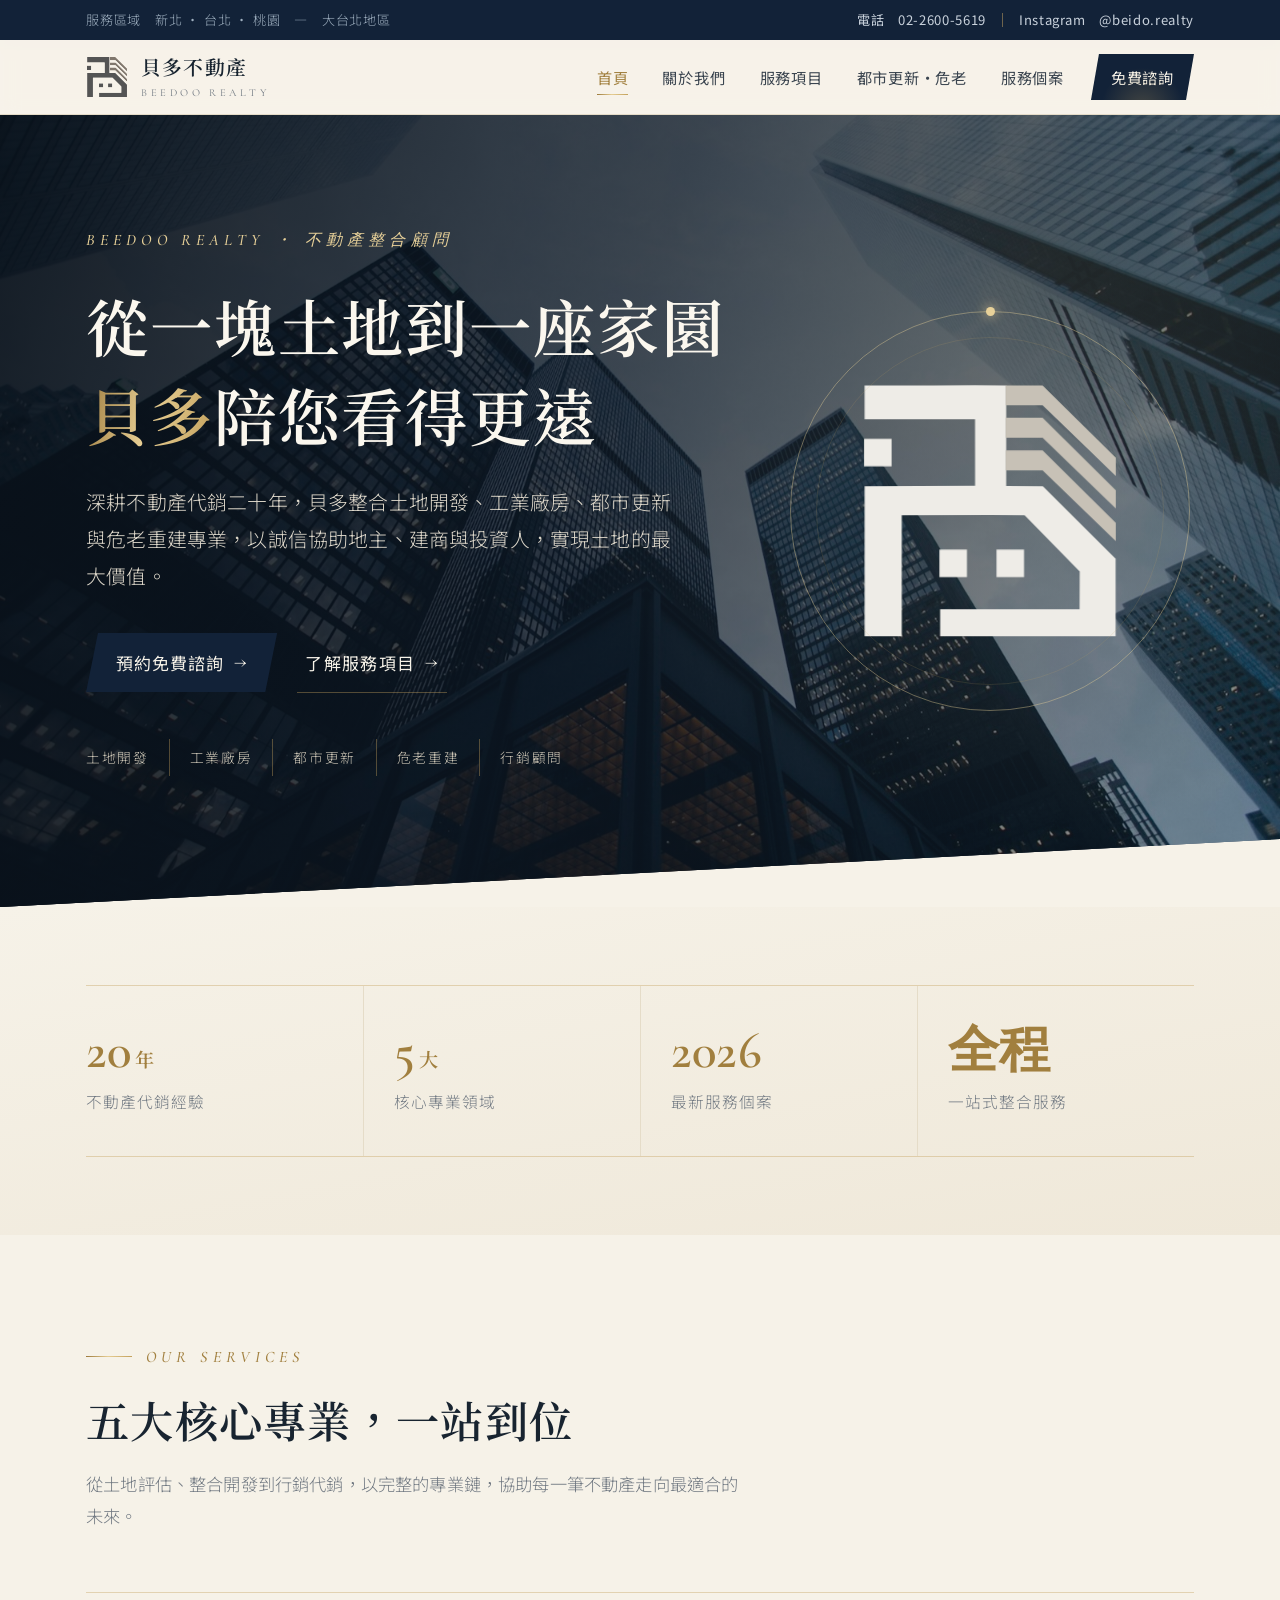
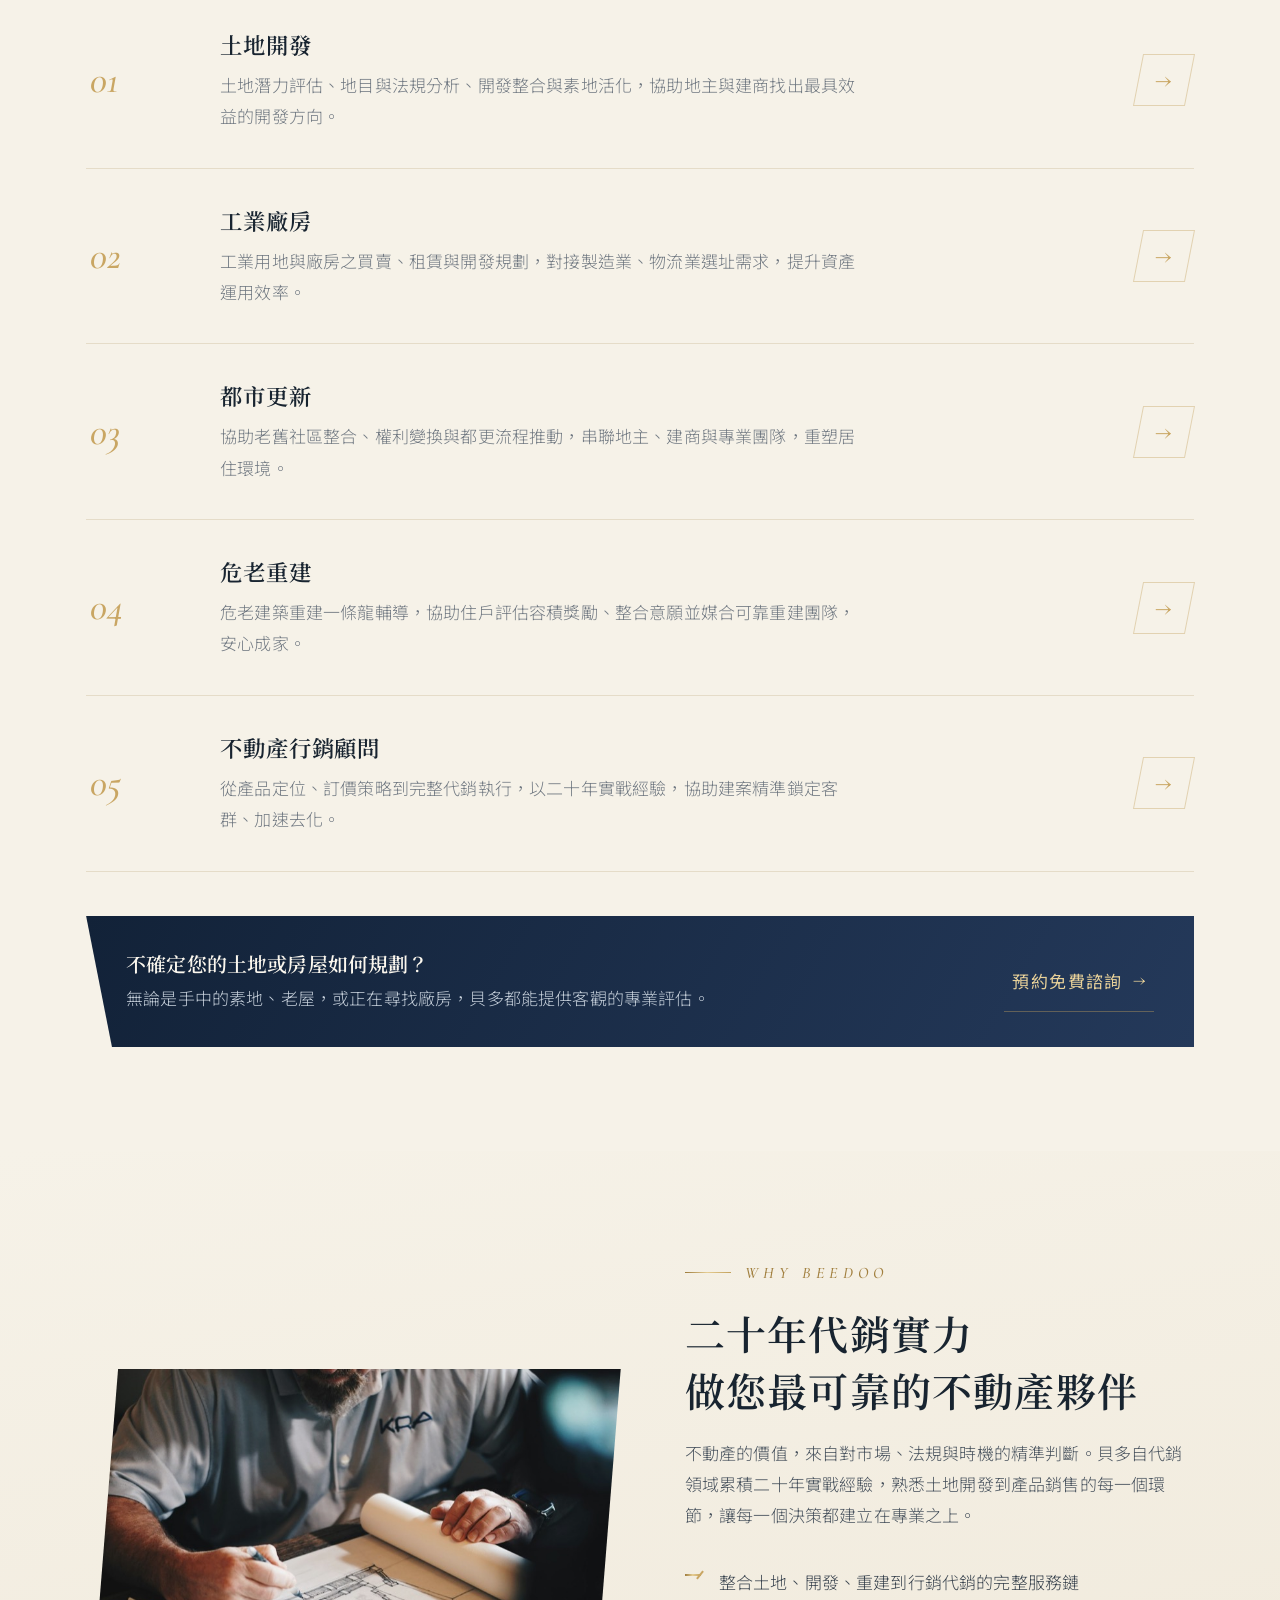
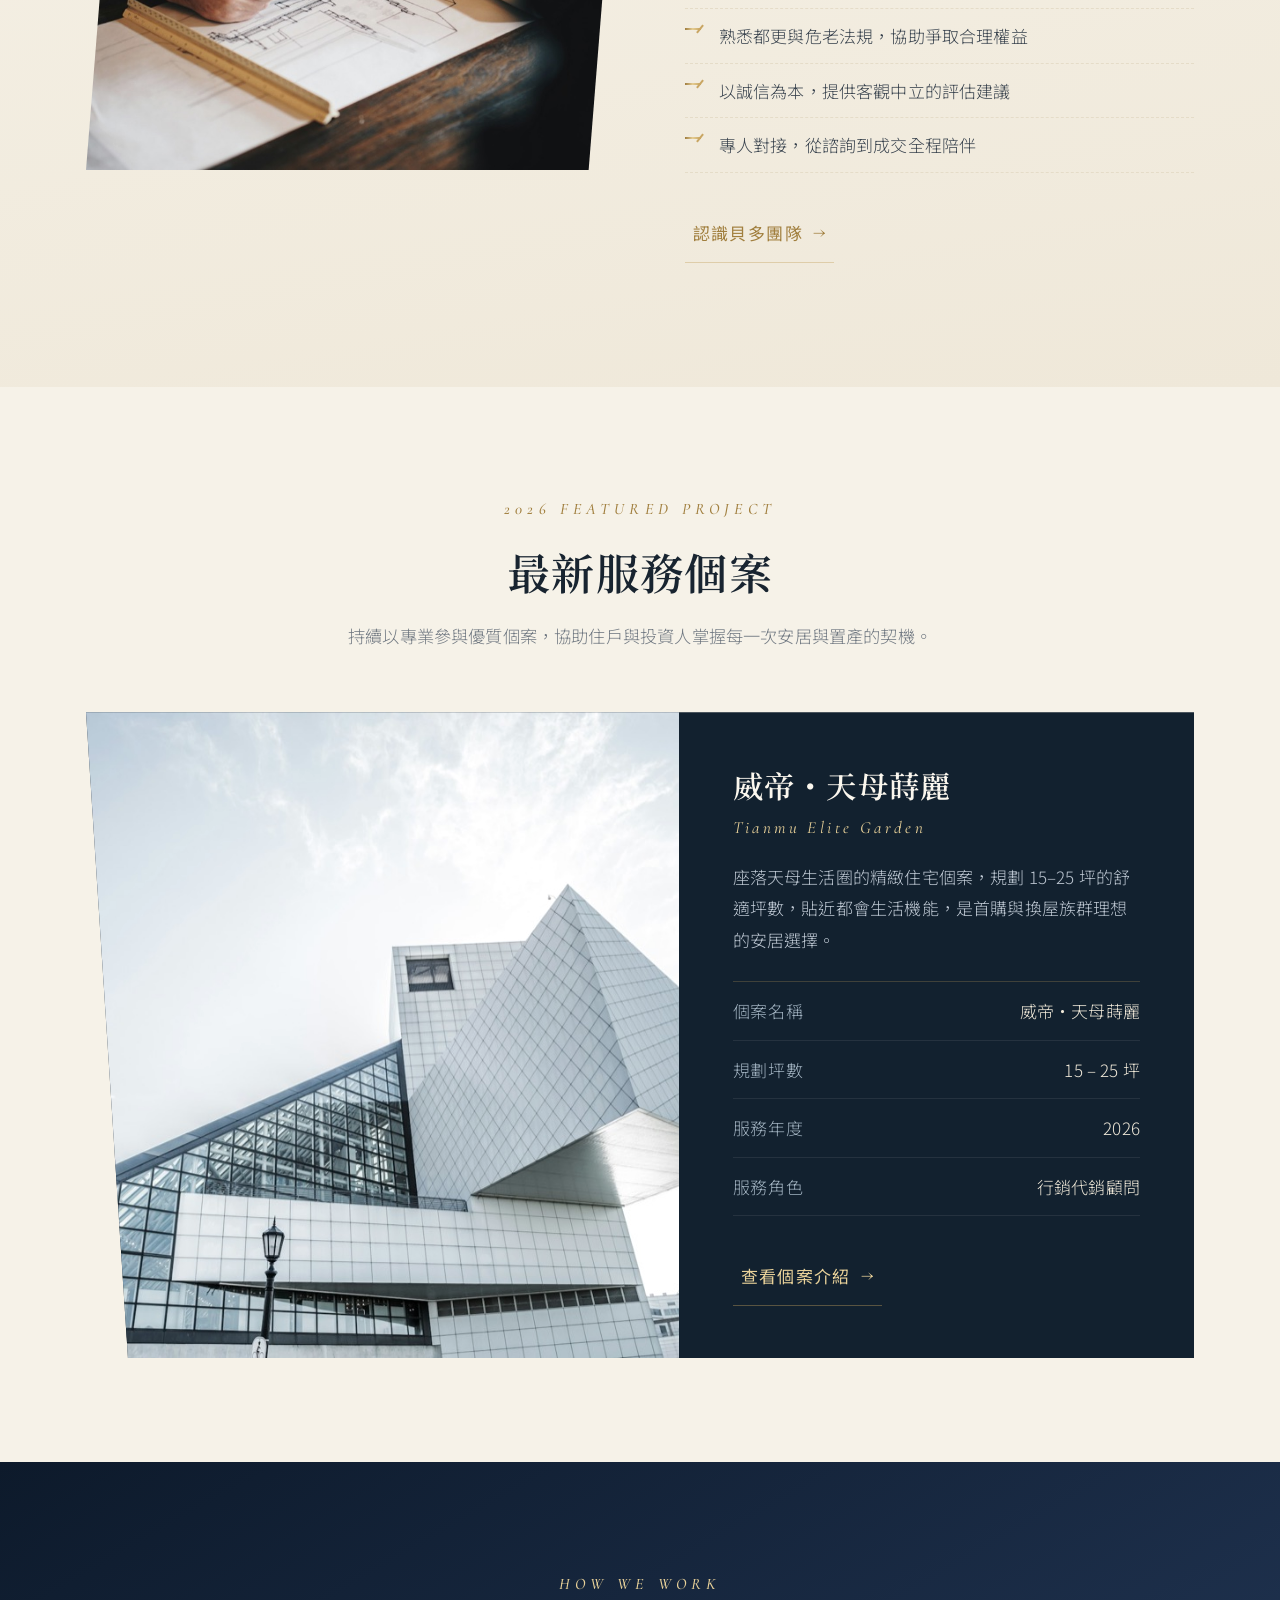
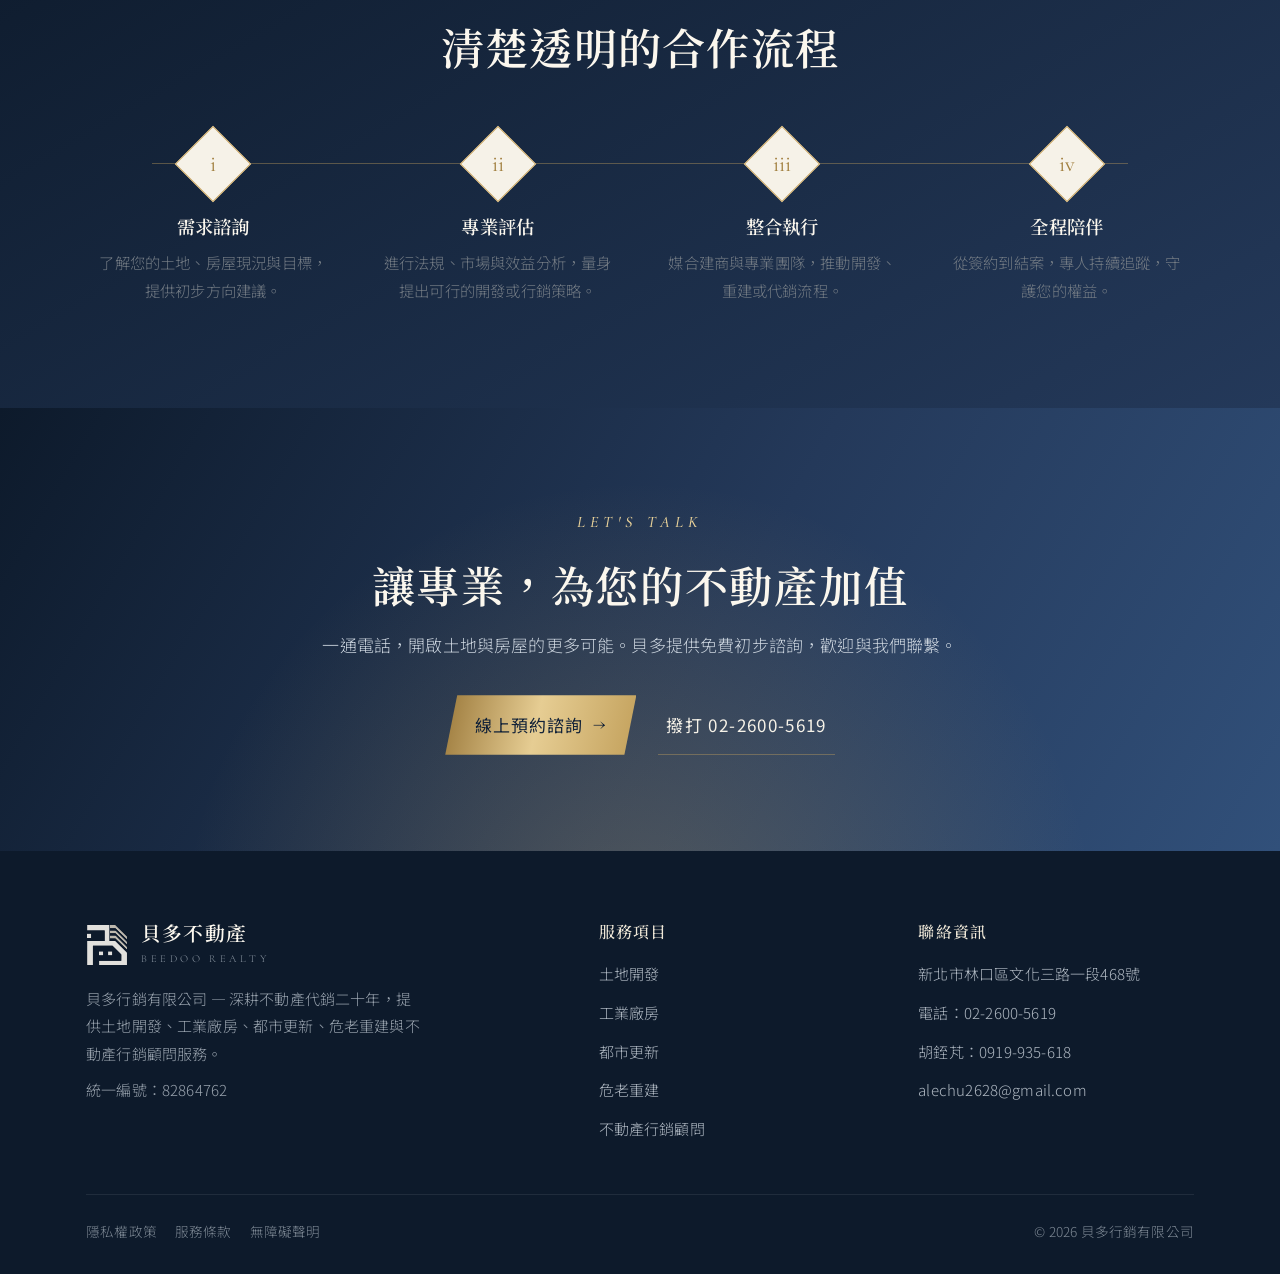
==== commit 403a6147: "設計升級：頂部聯絡列＋數據滾動動畫＋logo favicon＋圖片統一色調 Co-Authored-By: Claude Opus 4.8 <noreply@anthropic.com>" ====
--- a/index.html
+++ b/index.html
@@ -6,12 +6,20 @@
 <title>貝多不動產 BEEDOO REALTY｜土地開發・都市更新・危老重建顧問</title>
 <meta name="description" content="貝多不動產（貝多行銷有限公司）深耕不動產代銷二十年，提供土地開發、工業廠房、都市更新、危老重建及不動產行銷顧問服務。">
 <meta name="author" content="khrishu">
-<link rel="icon" href="img/logo.png" type="image/png">
+<link rel="icon" href="assets/logo-mark-dark.svg" type="image/svg+xml"><link rel="alternate icon" href="img/logo.png" type="image/png">
 <link rel="preconnect" href="https://fonts.googleapis.com"><link rel="preconnect" href="https://fonts.gstatic.com" crossorigin><link href="https://fonts.googleapis.com/css2?family=Noto+Serif+TC:wght@400;500;600;700&family=Noto+Sans+TC:wght@300;400;500&family=Cormorant+Garamond:ital,wght@0,400;0,500;0,600;1,400&display=swap" rel="stylesheet">
-<link rel="stylesheet" href="css/site.css?v=20260716c">
+<link rel="stylesheet" href="css/site.css?v=20260716d">
 </head>
 <body>
 <a class="skip" href="#main" style="position:absolute;left:-999px">跳至主要內容</a>
+<div class="topbar"><div class="wrap">
+  <div class="tb-l">服務區域　新北 · 台北 · 桃園　—　大台北地區</div>
+  <div class="tb-r">
+    <a href="tel:+886226005619">電話　02-2600-5619</a>
+    <span class="tb-div"></span>
+    <a href="https://www.instagram.com/beido.realty/" target="_blank" rel="noopener">Instagram　@beido.realty</a>
+  </div>
+</div></div>
 <header class="top"><div class="wrap nav">
   <a class="brand" href="index.html" aria-label="貝多不動產 首頁">
     <img src="assets/logo-mark-dark.svg" alt="貝多不動產標誌" width="42" height="42">
@@ -43,8 +51,8 @@
   </div>
 </section>
 <section class="sec sec-paper" style="padding:78px 0"><div class="wrap"><div class="stats">
-  <div class="stat reveal"><div class="n">20<em>年</em></div><div class="l">不動產代銷經驗</div></div>
-  <div class="stat reveal"><div class="n">5<em>大</em></div><div class="l">核心專業領域</div></div>
+  <div class="stat reveal"><div class="n"><span class="count" data-to="20">0</span><em>年</em></div><div class="l">不動產代銷經驗</div></div>
+  <div class="stat reveal"><div class="n"><span class="count" data-to="5">0</span><em>大</em></div><div class="l">核心專業領域</div></div>
   <div class="stat reveal"><div class="n">2026</div><div class="l">最新服務個案</div></div>
   <div class="stat reveal"><div class="n">全程</div><div class="l">一站式整合服務</div></div>
 </div></div></section>
@@ -121,6 +129,6 @@
     <div>© 2026 貝多行銷有限公司</div>
   </div>
 </div></footer>
-<script defer src="js/site.js?v=20260716c"></script>
+<script defer src="js/site.js?v=20260716d"></script>
 </body>
 </html>
--- a/css/site.css
+++ b/css/site.css
@@ -272,3 +272,14 @@
 @keyframes spin{to{transform:rotate(360deg)}}
 @media(prefers-reduced-motion:reduce){.hero-emblem .piece,.hero-emblem .he-ring,.hero-emblem .he-ring2{animation:none;opacity:1}}
 @media(max-width:1040px){.hero{flex-direction:column;justify-content:center}.hero-emblem{position:static;transform:none;width:164px;height:164px;margin:36px auto 4px}}
+/* 頂部聯絡列 */
+.topbar{background:var(--ink);color:#c3cdd8}
+.topbar .wrap{display:flex;align-items:center;justify-content:space-between;height:40px}
+.topbar .tb-l{font-weight:300;font-size:.82rem;letter-spacing:.06em;color:#9fb0c0}
+.topbar .tb-r{display:flex;align-items:center;gap:16px;font-size:.82rem;letter-spacing:.05em}
+.topbar a{color:#c9d2dc}.topbar a:hover{color:var(--gold-lt)}
+.topbar .tb-div{width:1px;height:14px;background:rgba(201,166,99,.5)}
+/* 圖片統一色調 */
+.media-fig img,.proj-img img{filter:saturate(.92) contrast(1.02)}
+@media(max-width:820px){.topbar .tb-l{display:none}.topbar .wrap{justify-content:center}}
+@media(max-width:480px){.topbar .tb-r{gap:10px;font-size:.76rem}}
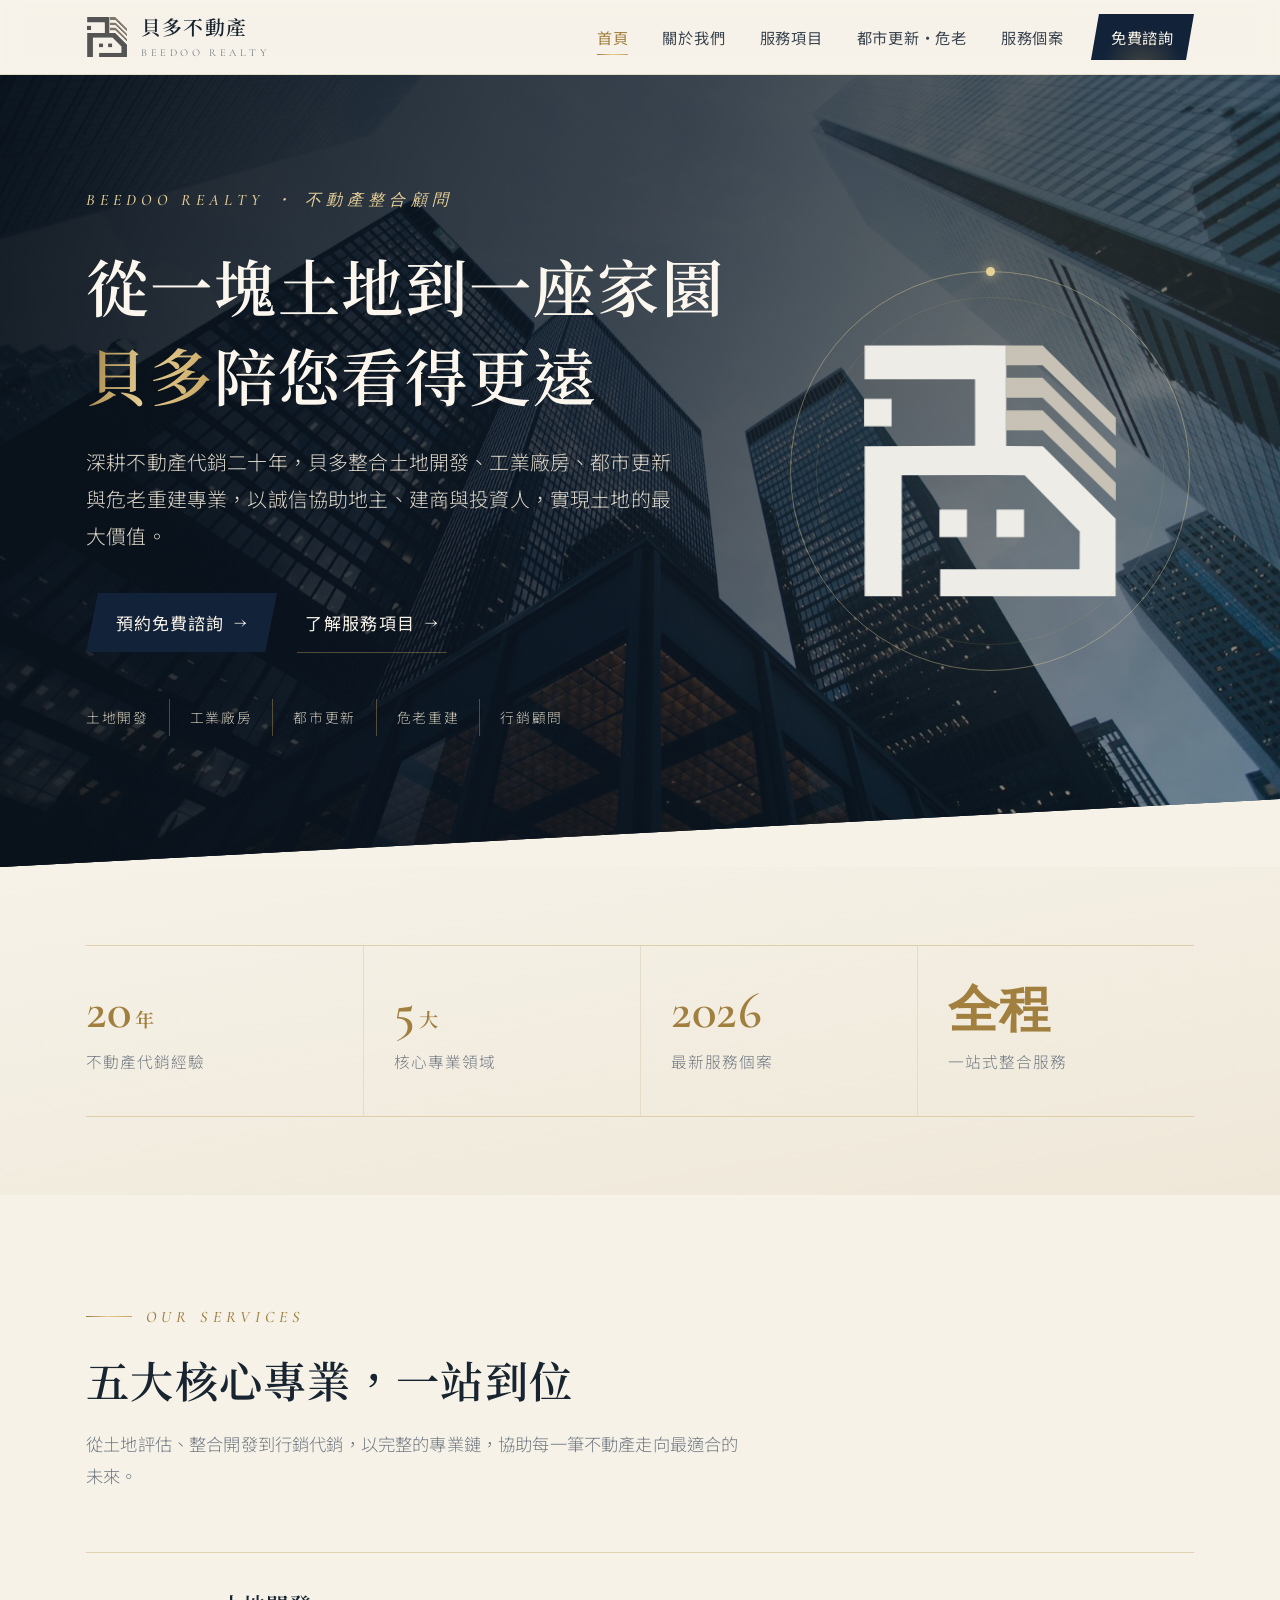
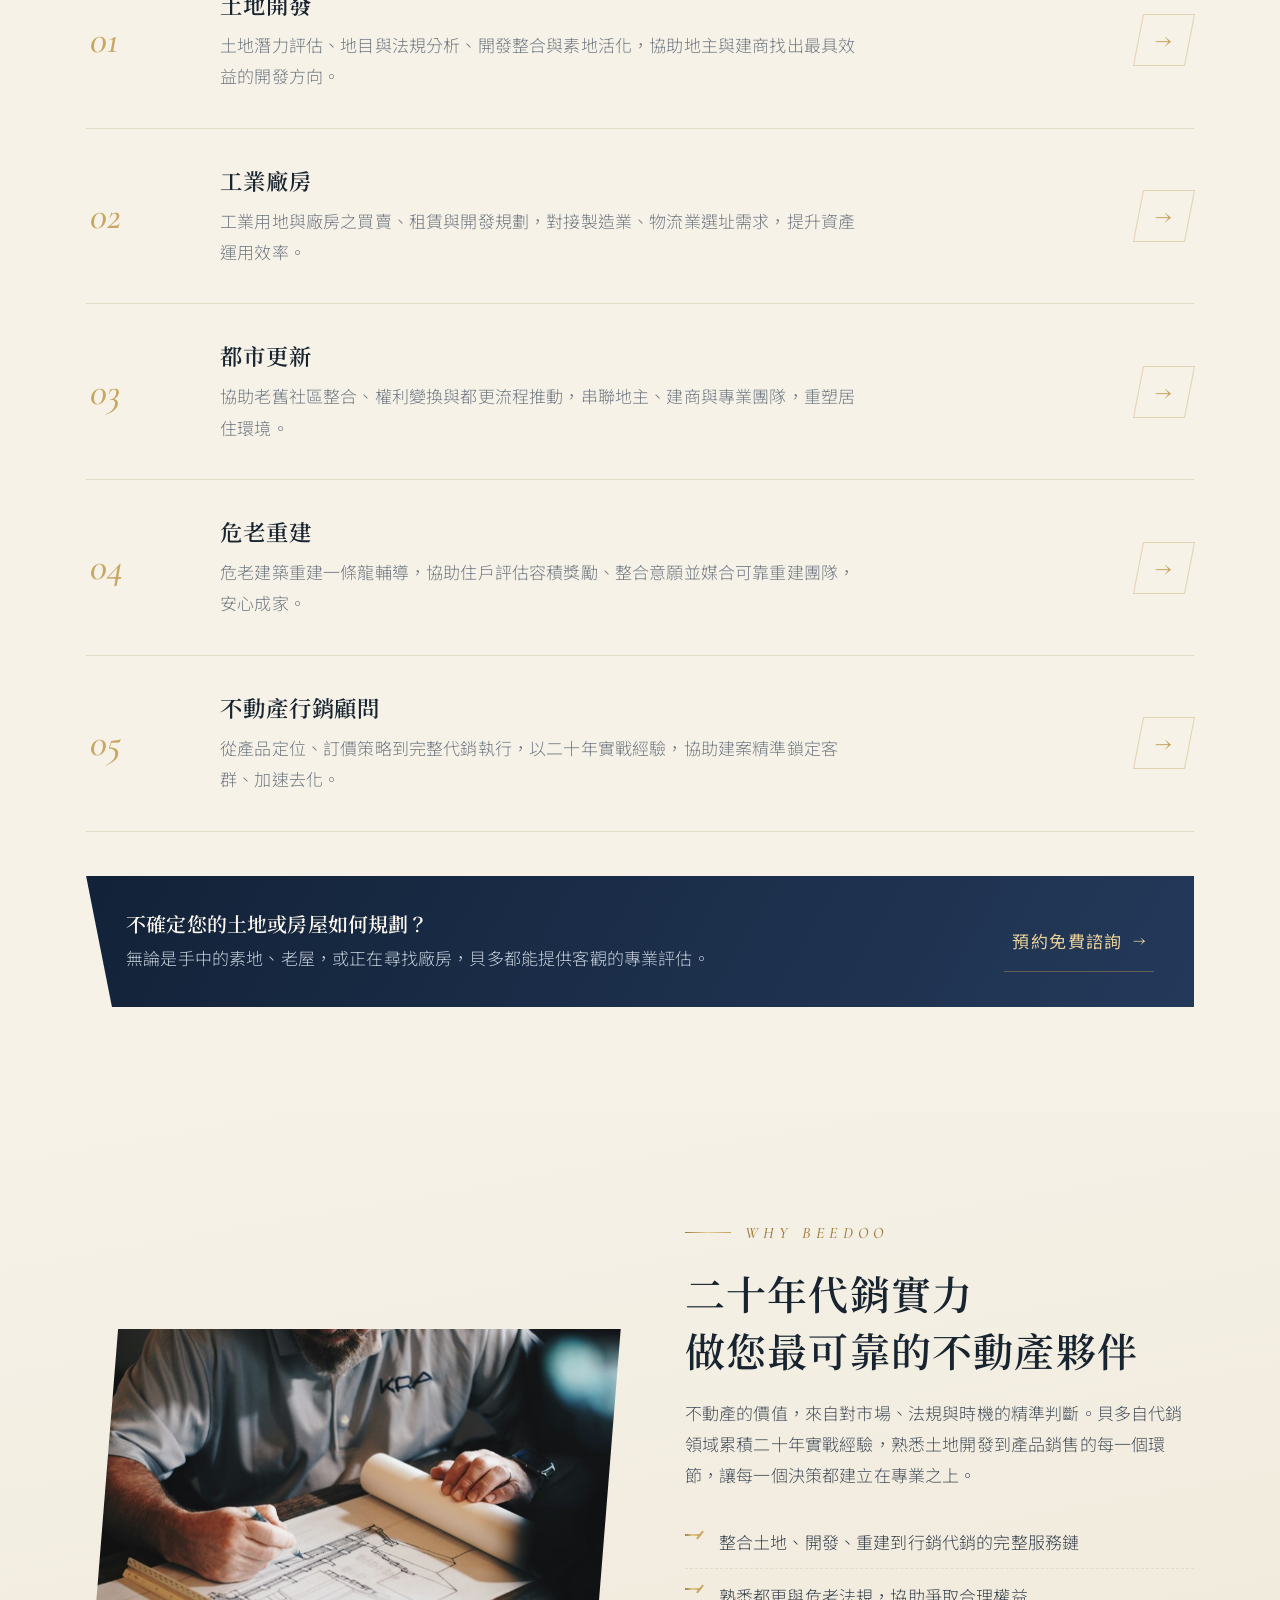
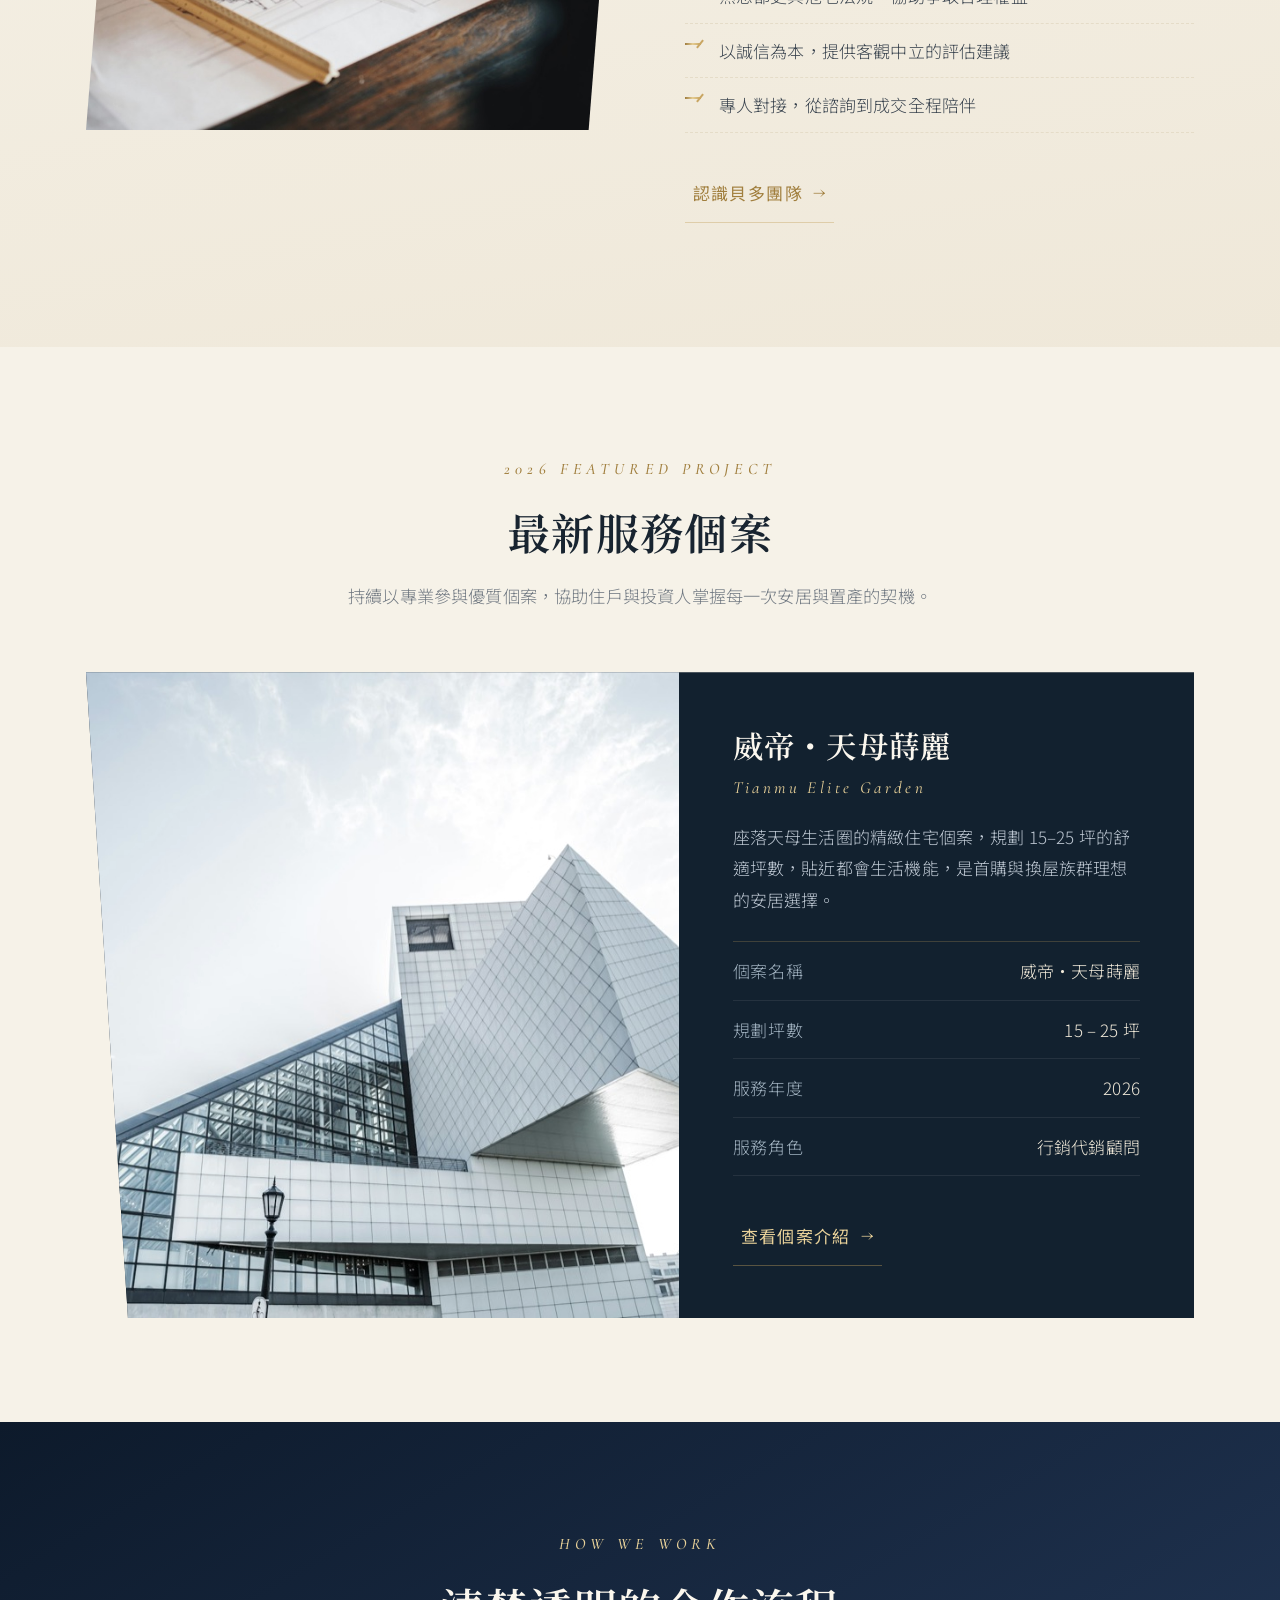
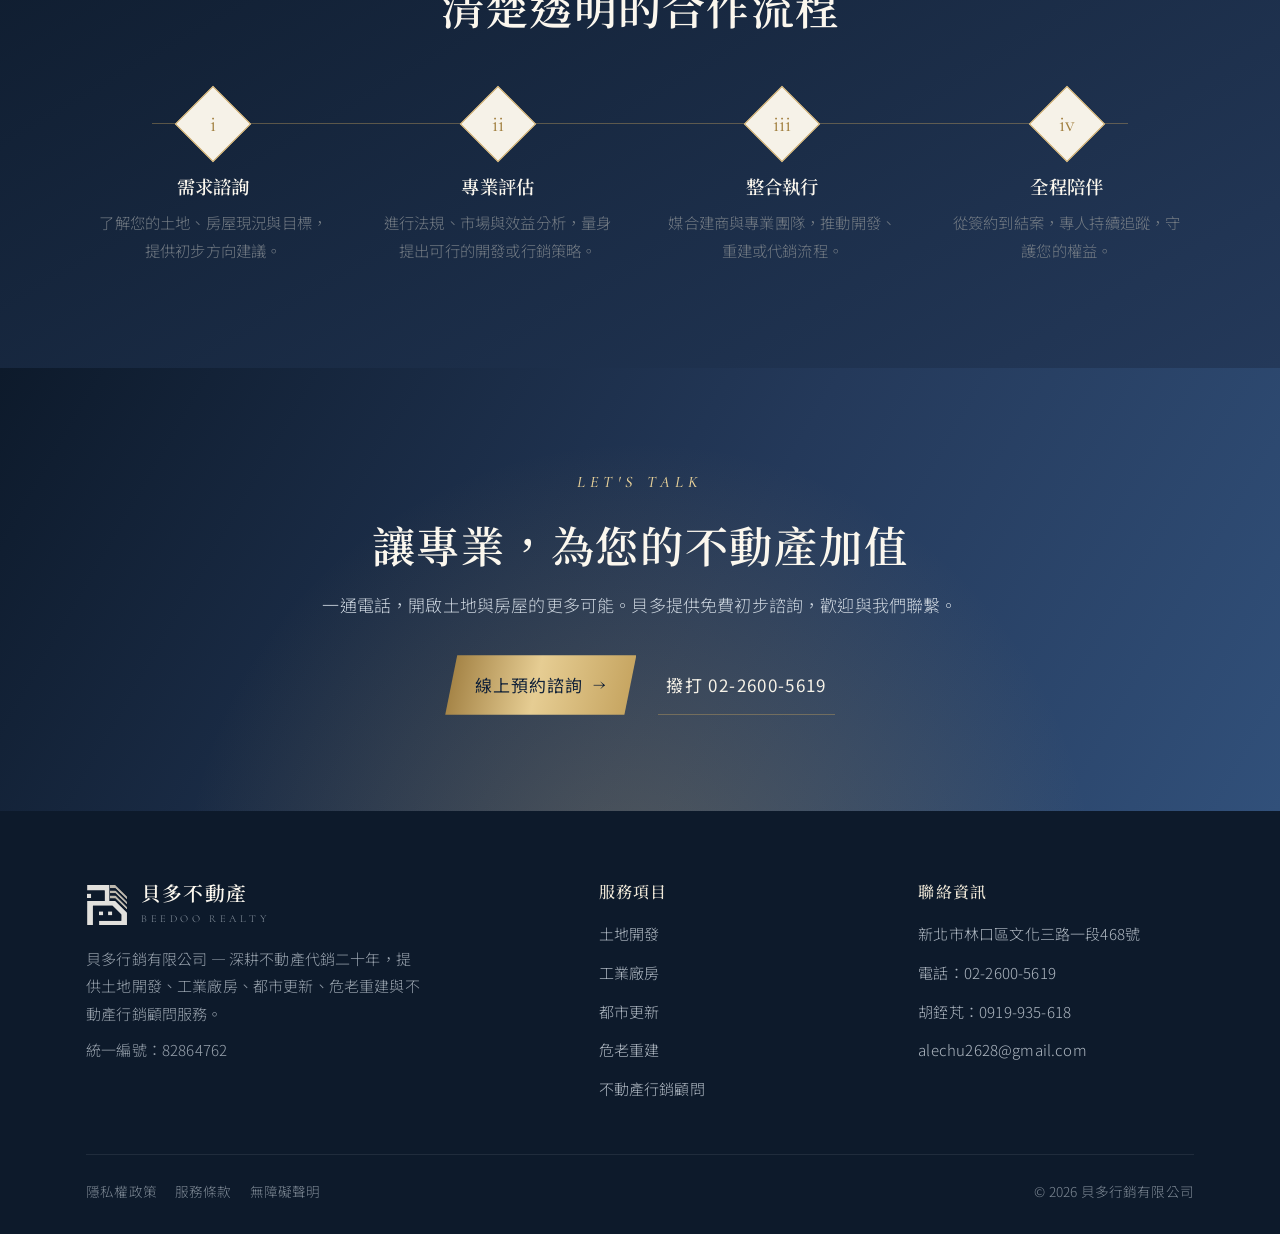
==== commit 04c1de1f: "移除頂部聯絡列" ====
--- a/index.html
+++ b/index.html
@@ -8,18 +8,10 @@
 <meta name="author" content="khrishu">
 <link rel="icon" href="assets/logo-mark-dark.svg" type="image/svg+xml"><link rel="alternate icon" href="img/logo.png" type="image/png">
 <link rel="preconnect" href="https://fonts.googleapis.com"><link rel="preconnect" href="https://fonts.gstatic.com" crossorigin><link href="https://fonts.googleapis.com/css2?family=Noto+Serif+TC:wght@400;500;600;700&family=Noto+Sans+TC:wght@300;400;500&family=Cormorant+Garamond:ital,wght@0,400;0,500;0,600;1,400&display=swap" rel="stylesheet">
-<link rel="stylesheet" href="css/site.css?v=20260716d">
+<link rel="stylesheet" href="css/site.css?v=20260716e">
 </head>
 <body>
 <a class="skip" href="#main" style="position:absolute;left:-999px">跳至主要內容</a>
-<div class="topbar"><div class="wrap">
-  <div class="tb-l">服務區域　新北 · 台北 · 桃園　—　大台北地區</div>
-  <div class="tb-r">
-    <a href="tel:+886226005619">電話　02-2600-5619</a>
-    <span class="tb-div"></span>
-    <a href="https://www.instagram.com/beido.realty/" target="_blank" rel="noopener">Instagram　@beido.realty</a>
-  </div>
-</div></div>
 <header class="top"><div class="wrap nav">
   <a class="brand" href="index.html" aria-label="貝多不動產 首頁">
     <img src="assets/logo-mark-dark.svg" alt="貝多不動產標誌" width="42" height="42">
@@ -129,6 +121,6 @@
     <div>© 2026 貝多行銷有限公司</div>
   </div>
 </div></footer>
-<script defer src="js/site.js?v=20260716d"></script>
+<script defer src="js/site.js?v=20260716e"></script>
 </body>
 </html>
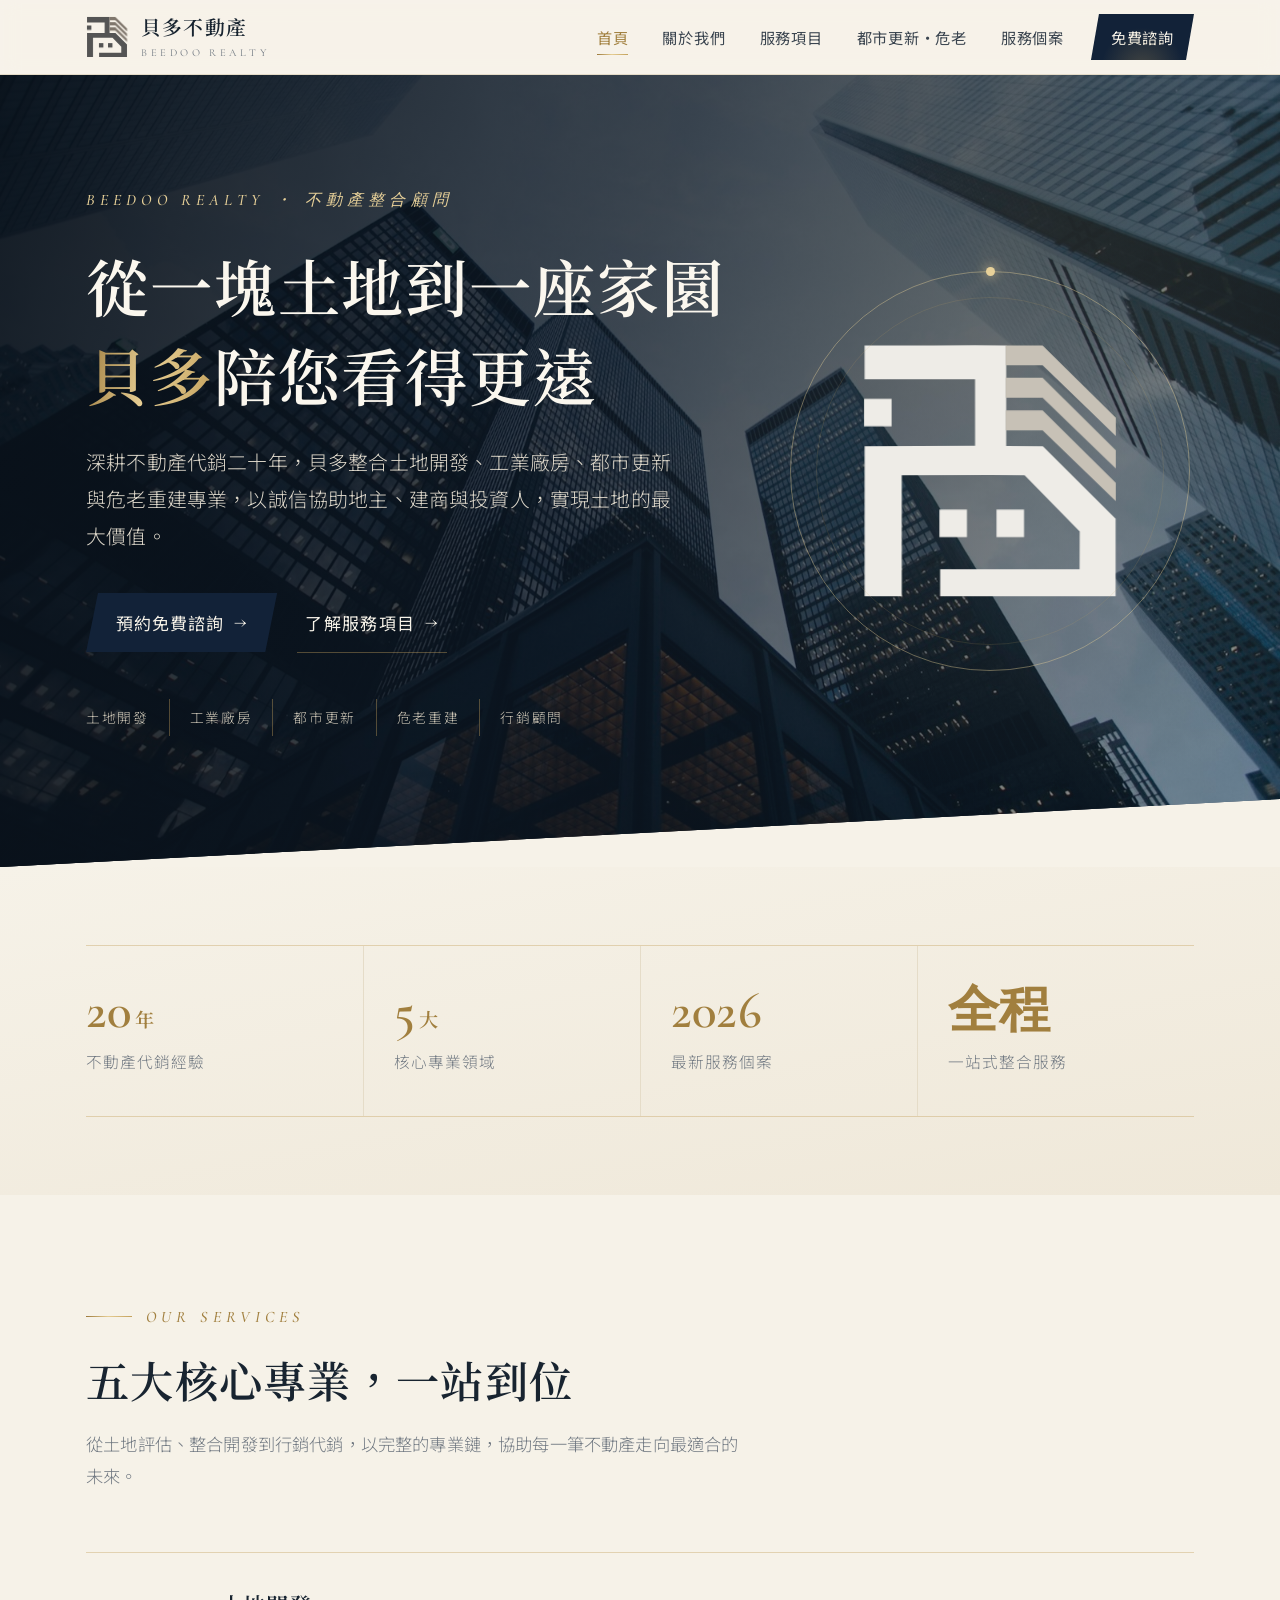
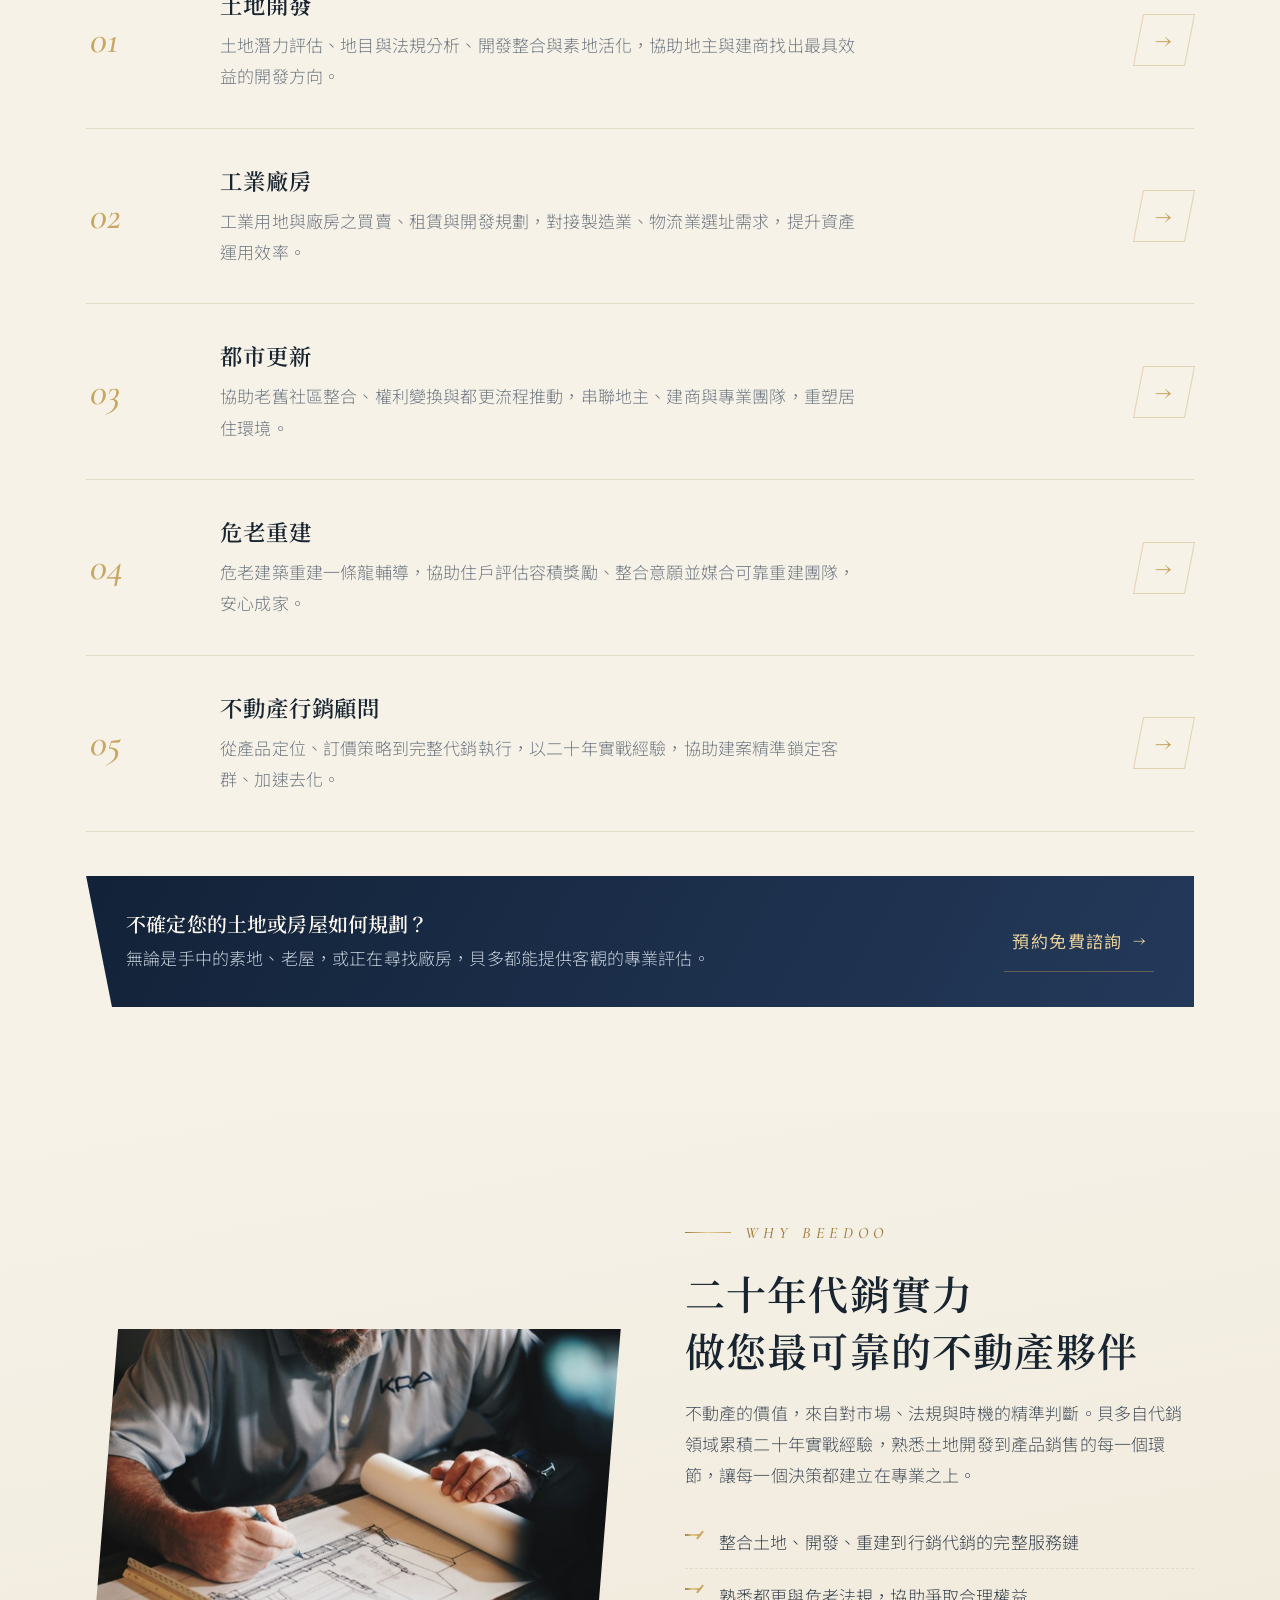
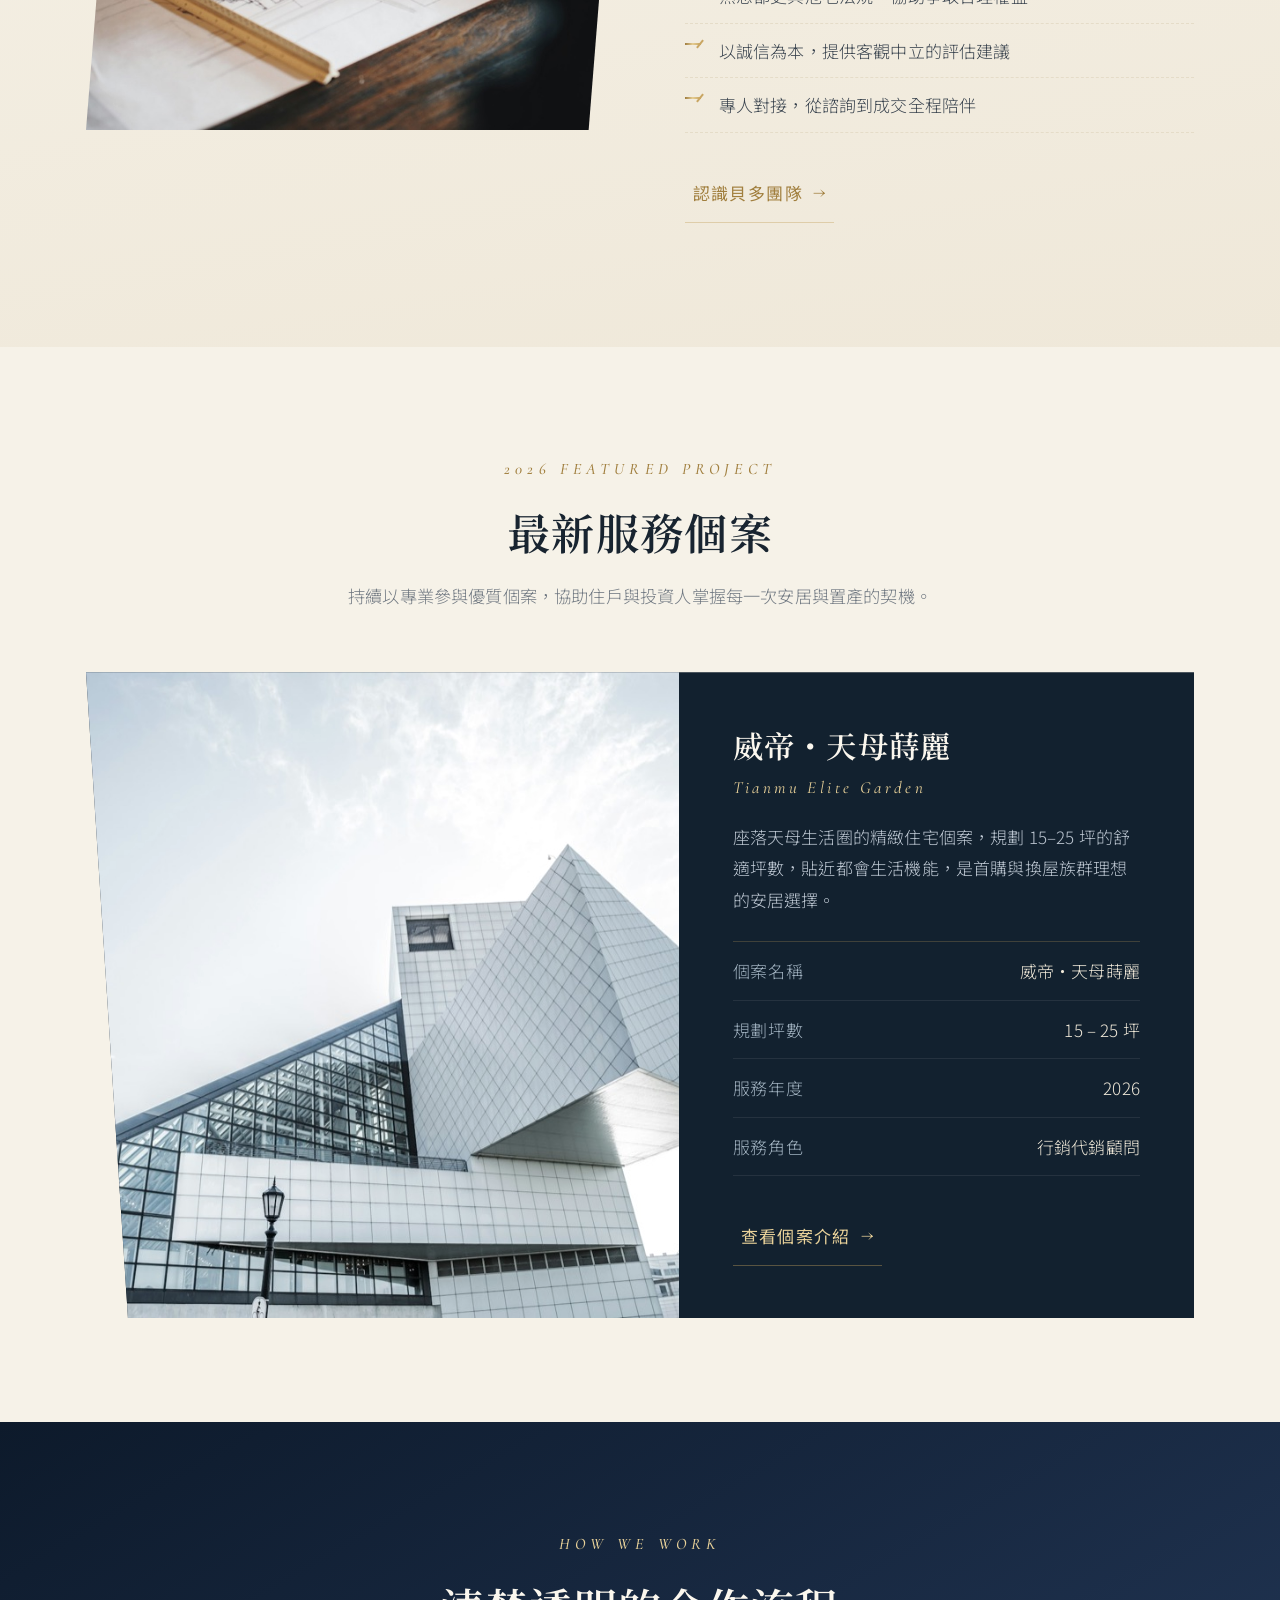
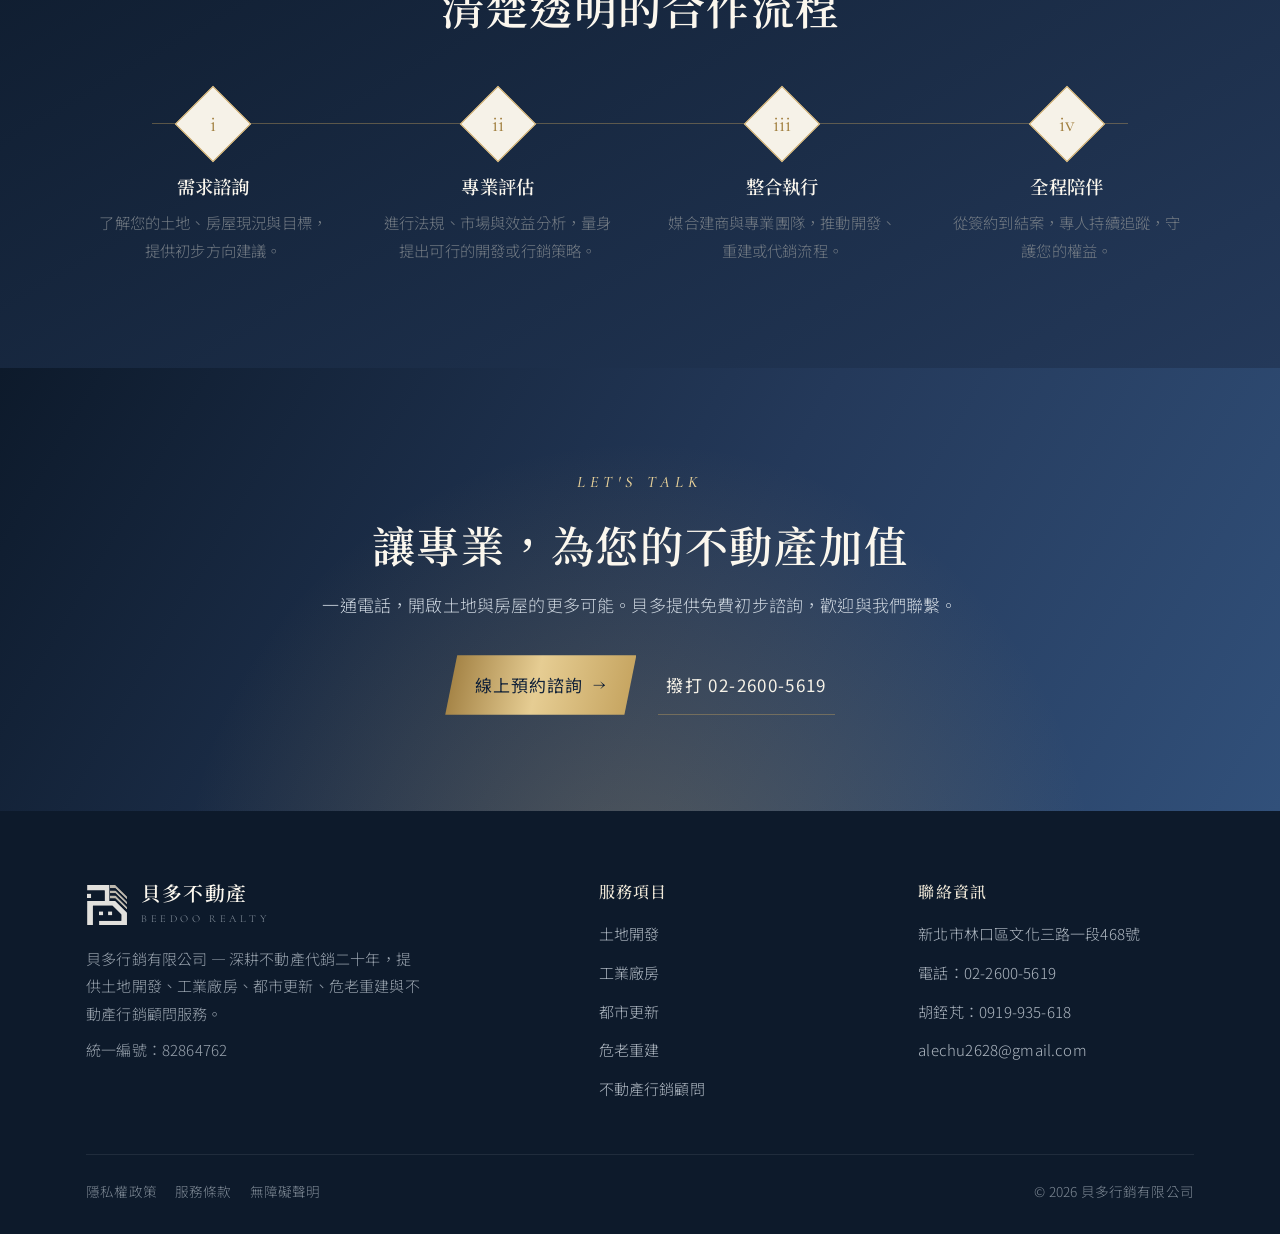
==== commit fdfd29e3: "開場字改無襯線粗體；header logo 改可組裝向量（進站後＋hover 播放）" ====
--- a/index.html
+++ b/index.html
@@ -7,14 +7,14 @@
 <meta name="description" content="貝多不動產（貝多行銷有限公司）深耕不動產代銷二十年，提供土地開發、工業廠房、都市更新、危老重建及不動產行銷顧問服務。">
 <meta name="author" content="khrishu">
 <link rel="icon" href="assets/logo-mark-dark.svg" type="image/svg+xml"><link rel="alternate icon" href="img/logo.png" type="image/png">
-<link rel="preconnect" href="https://fonts.googleapis.com"><link rel="preconnect" href="https://fonts.gstatic.com" crossorigin><link href="https://fonts.googleapis.com/css2?family=Noto+Serif+TC:wght@400;500;600;700&family=Noto+Sans+TC:wght@300;400;500&family=Cormorant+Garamond:ital,wght@0,400;0,500;0,600;1,400&display=swap" rel="stylesheet">
-<link rel="stylesheet" href="css/site.css?v=20260716e">
+<link rel="preconnect" href="https://fonts.googleapis.com"><link rel="preconnect" href="https://fonts.gstatic.com" crossorigin><link href="https://fonts.googleapis.com/css2?family=Noto+Serif+TC:wght@400;500;600;700&family=Noto+Sans+TC:wght@300;400;500;700&family=Cormorant+Garamond:ital,wght@0,400;0,500;0,600;1,400&display=swap" rel="stylesheet">
+<link rel="stylesheet" href="css/site.css?v=20260716h">
 </head>
 <body>
 <a class="skip" href="#main" style="position:absolute;left:-999px">跳至主要內容</a>
 <header class="top"><div class="wrap nav">
   <a class="brand" href="index.html" aria-label="貝多不動產 首頁">
-    <img src="assets/logo-mark-dark.svg" alt="貝多不動產標誌" width="42" height="42">
+    <svg class="bmark" viewBox="230 365 620 620" aria-hidden="true"><path class="bpiece bmain" fill="#545454" d="M834.96,786.76 664.06,616.67 577.96,616.29 577.96,380.1 504.72,379.79 406.11,380.2 245.52,380.2 245.52,459.26 504.78,459.26 504.9,615.76 245.52,616.53 245.52,969.23 332.74,969.23 332.74,684.65 541.15,684.52 621.19,684.85 750.58,817.01 750.28,905.73 422.81,905.73 422.81,969.23 834.96,969.23 Z"/><path class="bpiece bs1" fill="#80776D" d="M663.42,532.82 577.14,532.82 577.14,579.49 663.42,579.49 835.33,745.78 835.33,702.69 Z"/><path class="bpiece bs2" fill="#80776D" d="M663.42,456.18 577.14,456.18 577.14,502.86 663.42,502.86 835.33,669.15 835.33,626.06 Z"/><path class="bpiece bs3" fill="#80776D" d="M835.33,592.86 835.33,549.78 663.42,379.9 577.14,379.9 577.14,426.57 663.42,426.57 Z"/><rect class="bpiece bsq1" fill="#545454" x="244.27" y="505.53" width="64.65" height="64.65"/><rect class="bpiece bsq2" fill="#545454" x="421.2" y="765.52" width="64.65" height="64.65"/><rect class="bpiece bsq3" fill="#545454" x="555.29" y="765.52" width="64.65" height="64.65"/></svg>
     <span><span class="tw">貝多不動產</span><span class="en">BEEDOO REALTY</span></span>
   </a>
   <button class="burger" aria-label="開啟選單" aria-expanded="false" aria-controls="menu"><span></span></button>
@@ -28,6 +28,10 @@
   </ul>
 </div></header>
 <main id="main">
+<div class="intro" aria-hidden="true">
+  <svg class="imark" viewBox="230 365 620 620"><path class="piece main" fill="#EEECE7" d="M834.96,786.76 664.06,616.67 577.96,616.29 577.96,380.1 504.72,379.79 406.11,380.2 245.52,380.2 245.52,459.26 504.78,459.26 504.9,615.76 245.52,616.53 245.52,969.23 332.74,969.23 332.74,684.65 541.15,684.52 621.19,684.85 750.58,817.01 750.28,905.73 422.81,905.73 422.81,969.23 834.96,969.23 Z"/><path class="piece s1" fill="#C7C1B6" d="M663.42,532.82 577.14,532.82 577.14,579.49 663.42,579.49 835.33,745.78 835.33,702.69 Z"/><path class="piece s2" fill="#C7C1B6" d="M663.42,456.18 577.14,456.18 577.14,502.86 663.42,502.86 835.33,669.15 835.33,626.06 Z"/><path class="piece s3" fill="#C7C1B6" d="M835.33,592.86 835.33,549.78 663.42,379.9 577.14,379.9 577.14,426.57 663.42,426.57 Z"/><rect class="piece sq1" fill="#EEECE7" x="244.27" y="505.53" width="64.65" height="64.65"/><rect class="piece sq2" fill="#EEECE7" x="421.2" y="765.52" width="64.65" height="64.65"/><rect class="piece sq3" fill="#EEECE7" x="555.29" y="765.52" width="64.65" height="64.65"/></svg>
+  <div class="ibrand">Beedoo Realty</div>
+</div>
 <section class="hero">
   <img class="hero-img" src="img/hero.jpg" alt="現代都市摩天大樓群仰視景觀">
   <div class="hero-emblem" aria-hidden="true"><div class="he-ring2"></div><div class="he-ring"></div><svg class="logo-mark" viewBox="230 365 620 620" aria-hidden="true"><path class="piece main" fill="#EEECE7" d="M834.96,786.76 664.06,616.67 577.96,616.29 577.96,380.1 504.72,379.79 406.11,380.2 245.52,380.2 245.52,459.26 504.78,459.26 504.9,615.76 245.52,616.53 245.52,969.23 332.74,969.23 332.74,684.65 541.15,684.52 621.19,684.85 750.58,817.01 750.28,905.73 422.81,905.73 422.81,969.23 834.96,969.23 Z"/><path class="piece s1" fill="#C7C1B6" d="M663.42,532.82 577.14,532.82 577.14,579.49 663.42,579.49 835.33,745.78 835.33,702.69 Z"/><path class="piece s2" fill="#C7C1B6" d="M663.42,456.18 577.14,456.18 577.14,502.86 663.42,502.86 835.33,669.15 835.33,626.06 Z"/><path class="piece s3" fill="#C7C1B6" d="M835.33,592.86 835.33,549.78 663.42,379.9 577.14,379.9 577.14,426.57 663.42,426.57 Z"/><rect class="piece sq1" fill="#EEECE7" x="244.27" y="505.53" width="64.65" height="64.65"/><rect class="piece sq2" fill="#EEECE7" x="421.2" y="765.52" width="64.65" height="64.65"/><rect class="piece sq3" fill="#EEECE7" x="555.29" y="765.52" width="64.65" height="64.65"/></svg></div>
@@ -121,6 +125,6 @@
     <div>© 2026 貝多行銷有限公司</div>
   </div>
 </div></footer>
-<script defer src="js/site.js?v=20260716e"></script>
+<script defer src="js/site.js?v=20260716h"></script>
 </body>
 </html>
--- a/css/site.css
+++ b/css/site.css
@@ -283,3 +283,29 @@
 .media-fig img,.proj-img img{filter:saturate(.92) contrast(1.02)}
 @media(max-width:820px){.topbar .tb-l{display:none}.topbar .wrap{justify-content:center}}
 @media(max-width:480px){.topbar .tb-r{gap:10px;font-size:.76rem}}
+/* 開場動畫：全螢幕大 logo 組裝 → 黑幕淡出 */
+.intro{position:fixed;inset:0;z-index:9999;display:flex;flex-direction:column;align-items:center;justify-content:center;background:#0a0f16;animation:introout 1.2s ease 2.7s forwards}
+.intro .imark{width:min(48vw,360px);height:min(48vw,360px);overflow:visible}
+.intro .piece{transform-box:fill-box;transform-origin:center;animation-name:asm;animation-duration:1.1s;animation-timing-function:cubic-bezier(.22,.7,.2,1);animation-fill-mode:both}
+.intro .main{--ty:120px;--sc:.94;animation-delay:.15s}
+.intro .s1{--tx:160px;--ty:-52px;animation-delay:.55s}
+.intro .s2{--tx:160px;--ty:-32px;animation-delay:.68s}
+.intro .s3{--tx:160px;--ty:-12px;animation-delay:.81s}
+.intro .sq1{--tx:-90px;--sc:0;--rot:-120deg;animation-delay:1s}
+.intro .sq2{--ty:90px;--sc:0;--rot:120deg;animation-delay:1.12s}
+.intro .sq3{--ty:90px;--sc:0;--rot:120deg;animation-delay:1.24s}
+.intro .ibrand{margin-top:34px;font-family:var(--sans);font-weight:700;letter-spacing:.2em;text-transform:uppercase;color:#f3ede1;font-size:1rem;opacity:0;animation:ringfade .9s ease 1.7s both}
+@keyframes introout{to{opacity:0;visibility:hidden}}
+@media(prefers-reduced-motion:reduce){.intro{animation:introout .6s ease .2s forwards}.intro .piece,.intro .ibrand{animation:none;opacity:1}}
+/* header logo：進站後組裝，滑鼠移入再組裝一次 */
+.brand .bmark{width:42px;height:42px;overflow:visible;flex-shrink:0}
+.brand .bpiece{transform-box:fill-box;transform-origin:center}
+.brand.assemble .bpiece{animation-name:asm;animation-duration:.55s;animation-timing-function:cubic-bezier(.22,.7,.2,1);animation-fill-mode:both}
+.brand.assemble .bmain{--ty:80px;--sc:.9;animation-delay:0s}
+.brand.assemble .bs1{--tx:120px;--ty:-40px;animation-delay:.1s}
+.brand.assemble .bs2{--tx:120px;--ty:-24px;animation-delay:.16s}
+.brand.assemble .bs3{--tx:120px;--ty:-8px;animation-delay:.22s}
+.brand.assemble .bsq1{--tx:-70px;--sc:0;--rot:-90deg;animation-delay:.3s}
+.brand.assemble .bsq2{--ty:80px;--sc:0;--rot:90deg;animation-delay:.36s}
+.brand.assemble .bsq3{--ty:80px;--sc:0;--rot:90deg;animation-delay:.42s}
+@media(prefers-reduced-motion:reduce){.brand.assemble .bpiece{animation:none}}
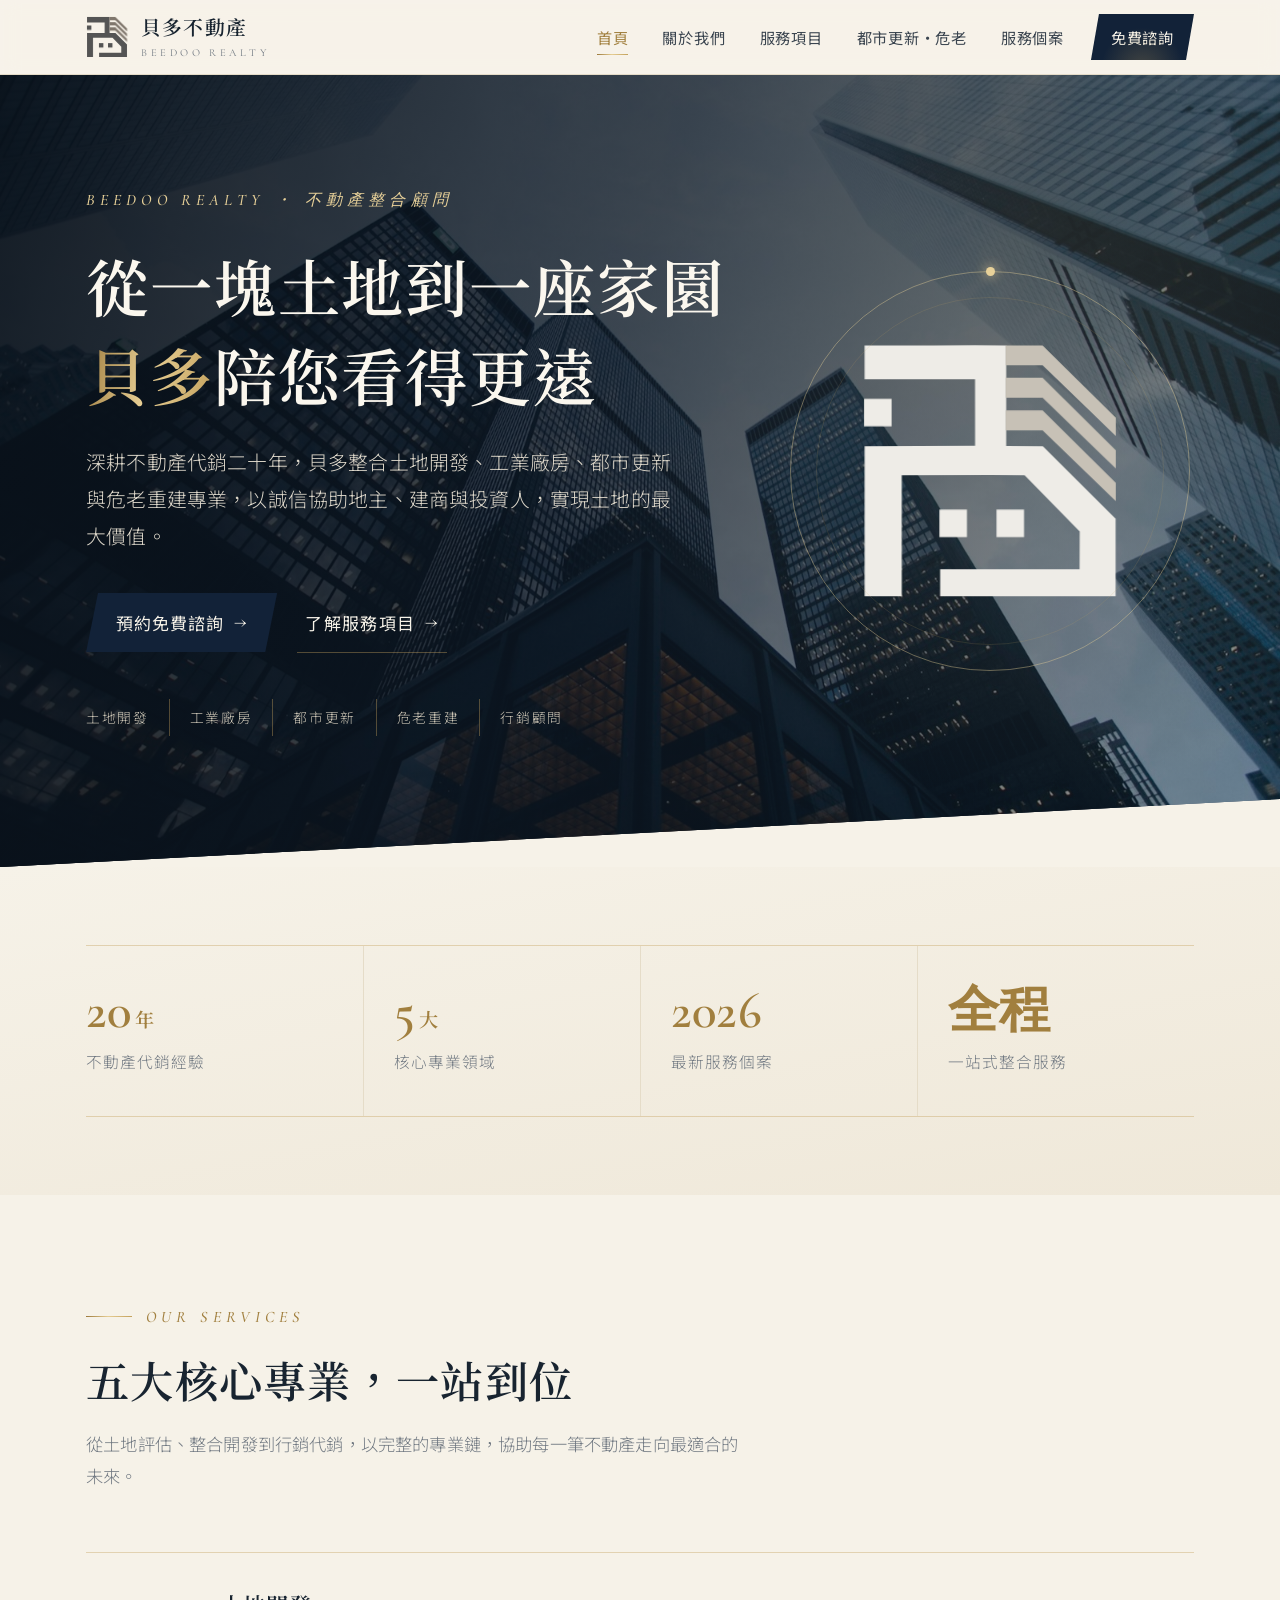
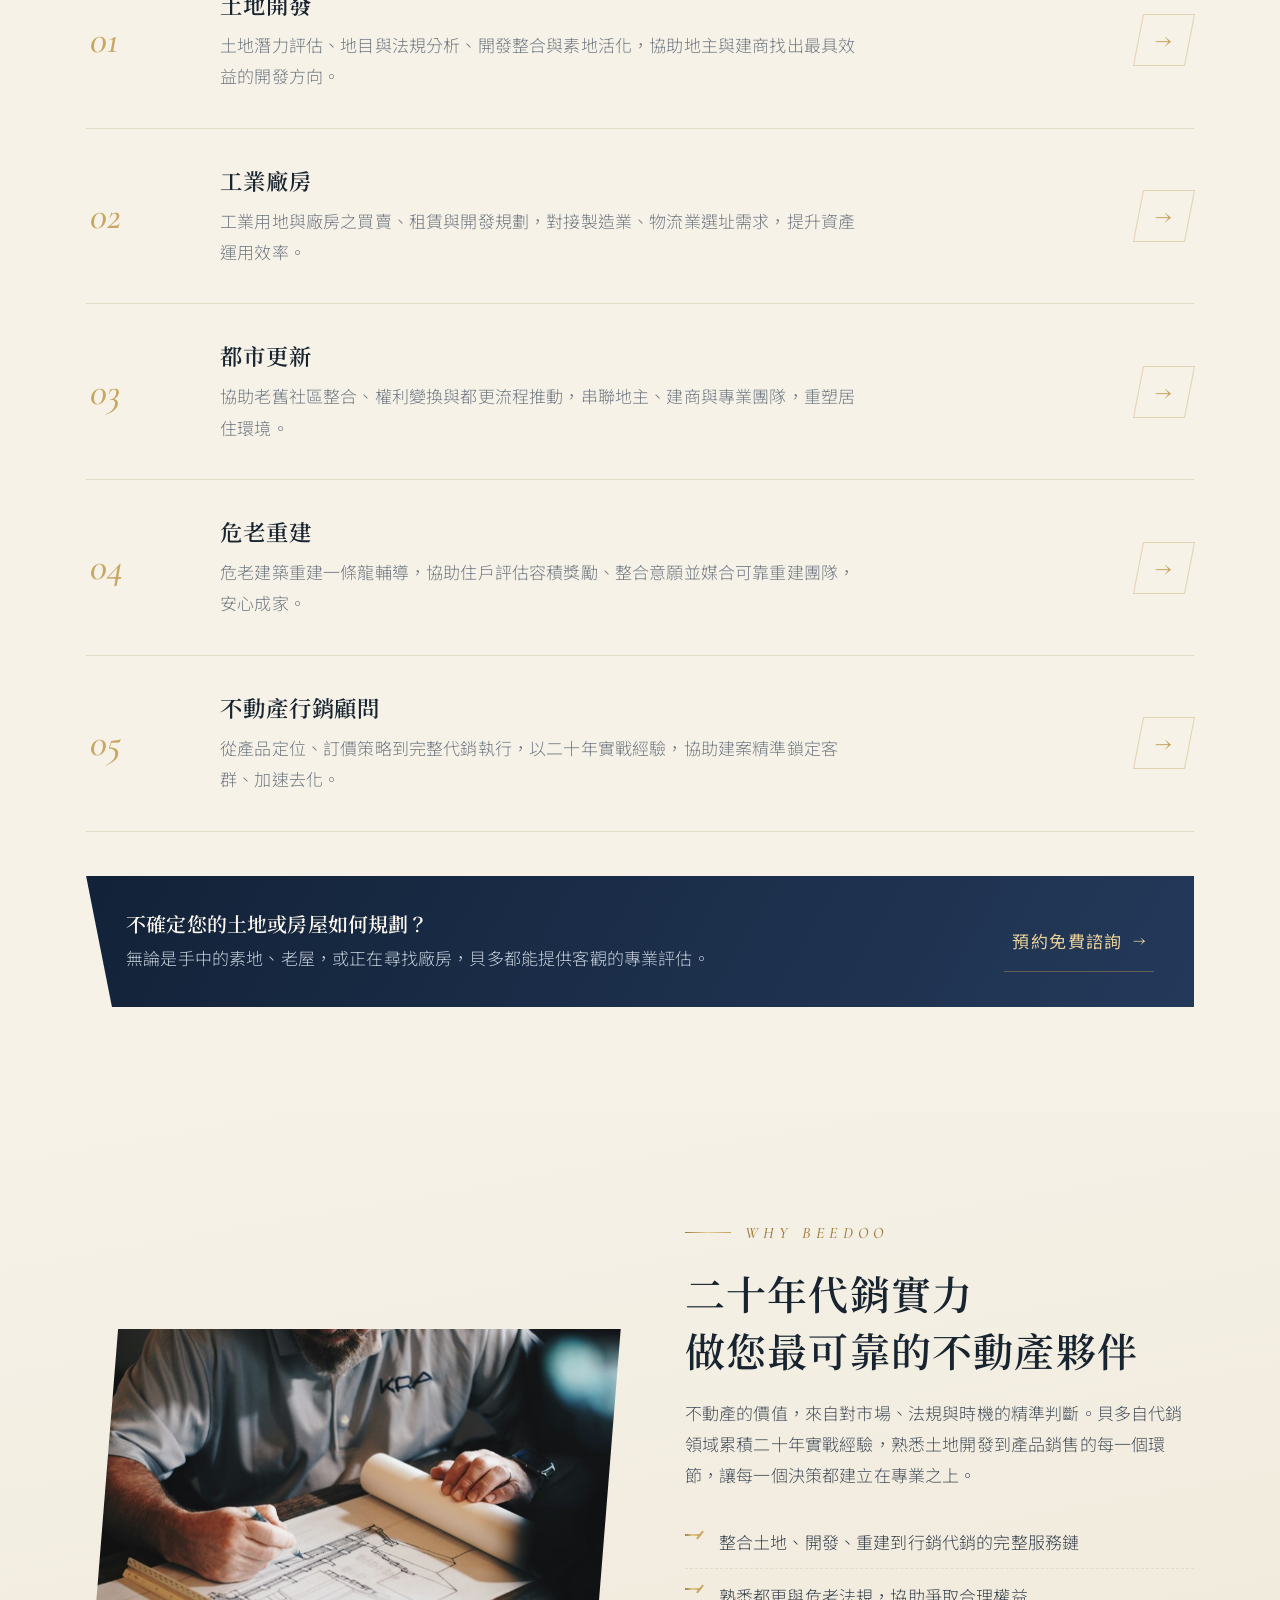
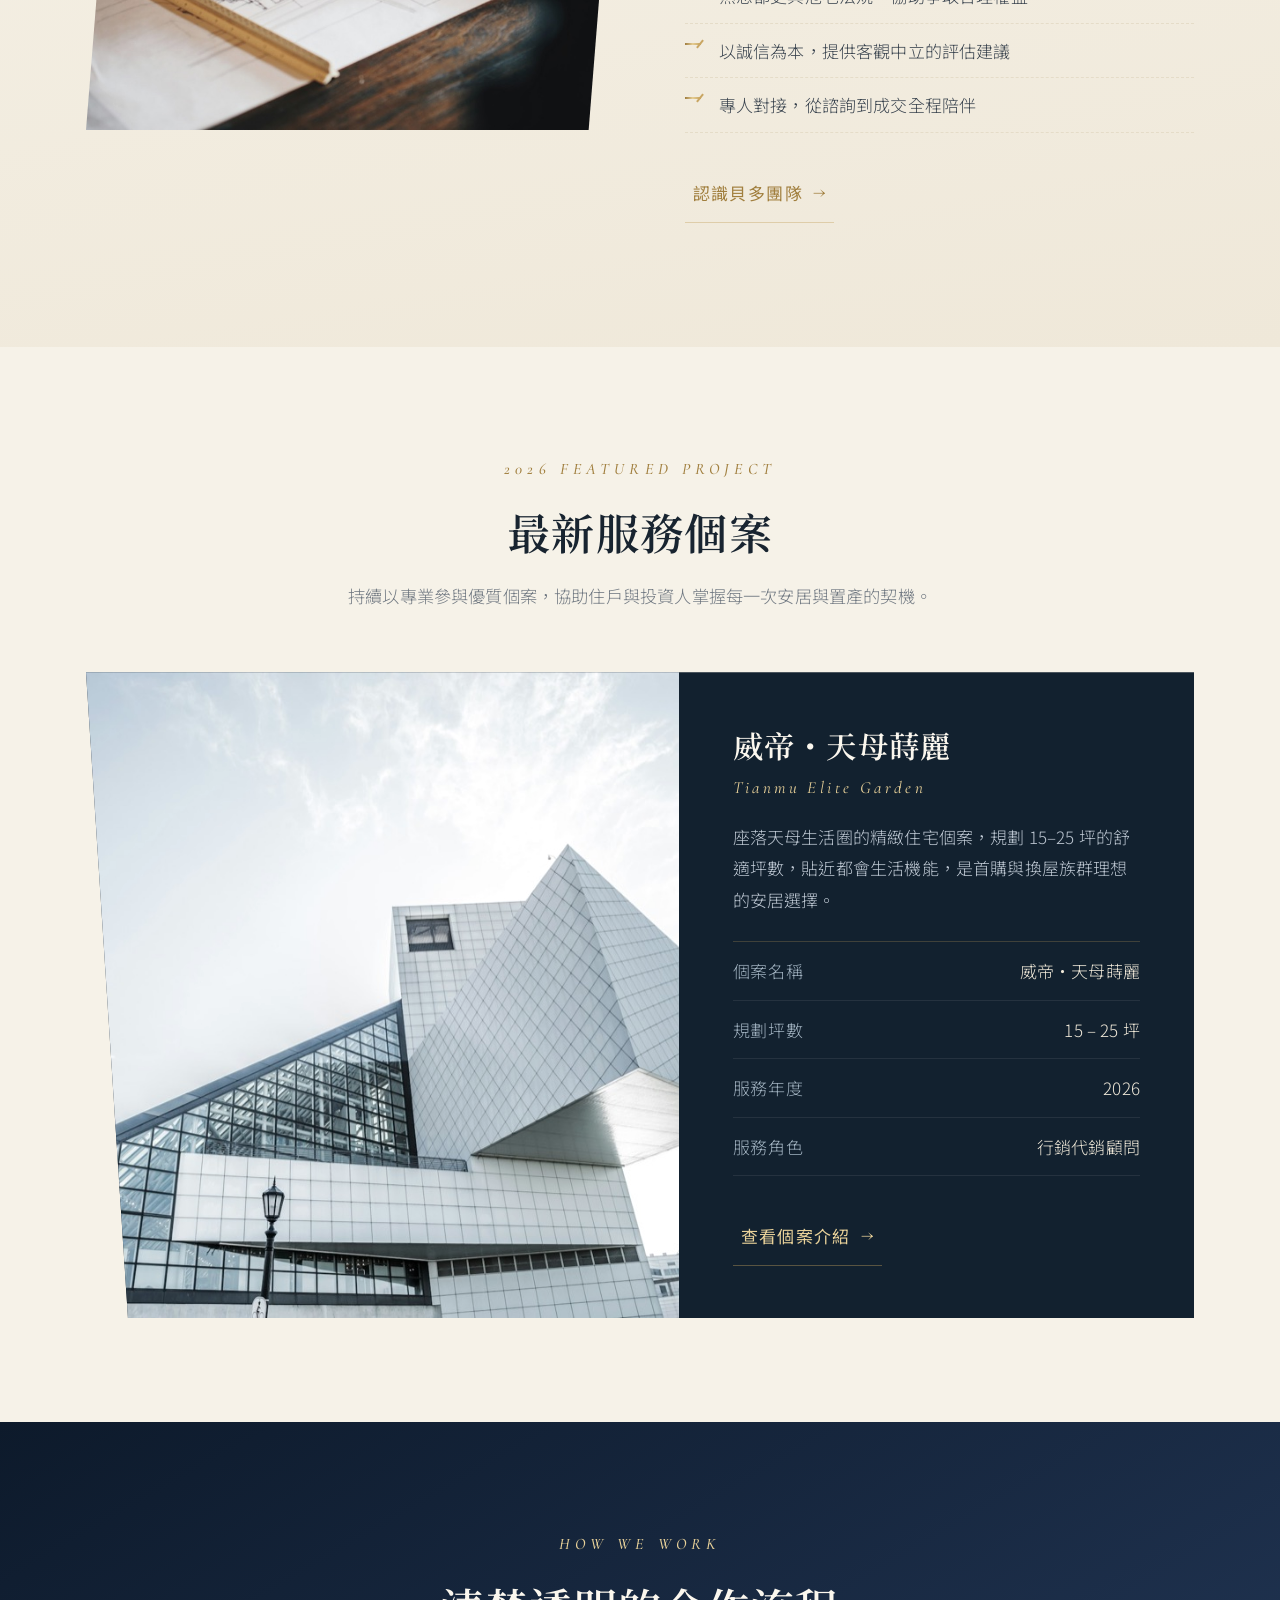
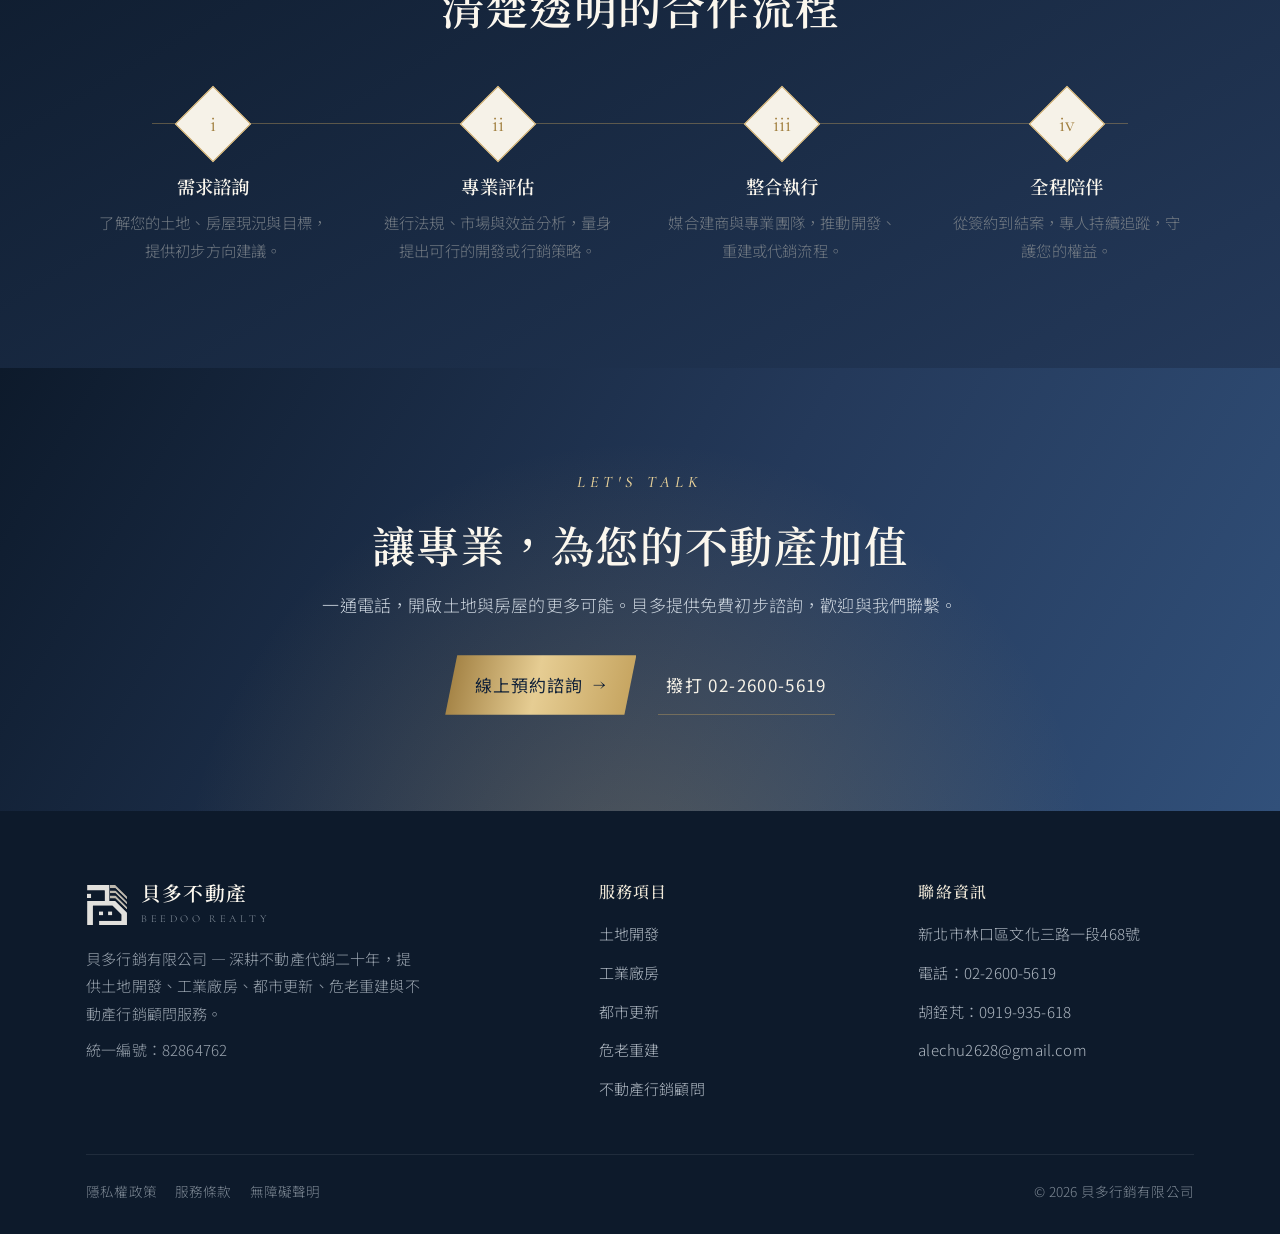
==== commit 4499d6df: "修正：hero 品牌章 z-index 提高，使電腦版 hover 組裝可觸發" ====
--- a/index.html
+++ b/index.html
@@ -8,7 +8,7 @@
 <meta name="author" content="khrishu">
 <link rel="icon" href="assets/logo-mark-dark.svg" type="image/svg+xml"><link rel="alternate icon" href="img/logo.png" type="image/png">
 <link rel="preconnect" href="https://fonts.googleapis.com"><link rel="preconnect" href="https://fonts.gstatic.com" crossorigin><link href="https://fonts.googleapis.com/css2?family=Noto+Serif+TC:wght@400;500;600;700&family=Noto+Sans+TC:wght@300;400;500;700&family=Cormorant+Garamond:ital,wght@0,400;0,500;0,600;1,400&display=swap" rel="stylesheet">
-<link rel="stylesheet" href="css/site.css?v=20260716h">
+<link rel="stylesheet" href="css/site.css?v=20260716j">
 </head>
 <body>
 <a class="skip" href="#main" style="position:absolute;left:-999px">跳至主要內容</a>
@@ -34,7 +34,7 @@
 </div>
 <section class="hero">
   <img class="hero-img" src="img/hero.jpg" alt="現代都市摩天大樓群仰視景觀">
-  <div class="hero-emblem" aria-hidden="true"><div class="he-ring2"></div><div class="he-ring"></div><svg class="logo-mark" viewBox="230 365 620 620" aria-hidden="true"><path class="piece main" fill="#EEECE7" d="M834.96,786.76 664.06,616.67 577.96,616.29 577.96,380.1 504.72,379.79 406.11,380.2 245.52,380.2 245.52,459.26 504.78,459.26 504.9,615.76 245.52,616.53 245.52,969.23 332.74,969.23 332.74,684.65 541.15,684.52 621.19,684.85 750.58,817.01 750.28,905.73 422.81,905.73 422.81,969.23 834.96,969.23 Z"/><path class="piece s1" fill="#C7C1B6" d="M663.42,532.82 577.14,532.82 577.14,579.49 663.42,579.49 835.33,745.78 835.33,702.69 Z"/><path class="piece s2" fill="#C7C1B6" d="M663.42,456.18 577.14,456.18 577.14,502.86 663.42,502.86 835.33,669.15 835.33,626.06 Z"/><path class="piece s3" fill="#C7C1B6" d="M835.33,592.86 835.33,549.78 663.42,379.9 577.14,379.9 577.14,426.57 663.42,426.57 Z"/><rect class="piece sq1" fill="#EEECE7" x="244.27" y="505.53" width="64.65" height="64.65"/><rect class="piece sq2" fill="#EEECE7" x="421.2" y="765.52" width="64.65" height="64.65"/><rect class="piece sq3" fill="#EEECE7" x="555.29" y="765.52" width="64.65" height="64.65"/></svg></div>
+  <div class="hero-emblem assemble" aria-hidden="true"><div class="he-ring2"></div><div class="he-ring"></div><svg class="logo-mark" viewBox="230 365 620 620" aria-hidden="true"><path class="piece main" fill="#EEECE7" d="M834.96,786.76 664.06,616.67 577.96,616.29 577.96,380.1 504.72,379.79 406.11,380.2 245.52,380.2 245.52,459.26 504.78,459.26 504.9,615.76 245.52,616.53 245.52,969.23 332.74,969.23 332.74,684.65 541.15,684.52 621.19,684.85 750.58,817.01 750.28,905.73 422.81,905.73 422.81,969.23 834.96,969.23 Z"/><path class="piece s1" fill="#C7C1B6" d="M663.42,532.82 577.14,532.82 577.14,579.49 663.42,579.49 835.33,745.78 835.33,702.69 Z"/><path class="piece s2" fill="#C7C1B6" d="M663.42,456.18 577.14,456.18 577.14,502.86 663.42,502.86 835.33,669.15 835.33,626.06 Z"/><path class="piece s3" fill="#C7C1B6" d="M835.33,592.86 835.33,549.78 663.42,379.9 577.14,379.9 577.14,426.57 663.42,426.57 Z"/><rect class="piece sq1" fill="#EEECE7" x="244.27" y="505.53" width="64.65" height="64.65"/><rect class="piece sq2" fill="#EEECE7" x="421.2" y="765.52" width="64.65" height="64.65"/><rect class="piece sq3" fill="#EEECE7" x="555.29" y="765.52" width="64.65" height="64.65"/></svg></div>
   <div class="wrap">
     <span class="eyebrow on-dark">Beedoo Realty ・ 不動產整合顧問</span>
     <h1>從一塊土地到一座家園<br><span class="g">貝多</span>陪您看得更遠</h1>
@@ -125,6 +125,6 @@
     <div>© 2026 貝多行銷有限公司</div>
   </div>
 </div></footer>
-<script defer src="js/site.js?v=20260716h"></script>
+<script defer src="js/site.js?v=20260716j"></script>
 </body>
 </html>
--- a/css/site.css
+++ b/css/site.css
@@ -254,12 +254,13 @@
 @media(max-width:900px){.vals{grid-template-columns:1fr;border-top:0}.val{border-left:0;padding:26px 0;border-bottom:1px solid var(--paper-line)}.val:first-child{padding-top:0}.contact-grid{grid-template-columns:1fr;gap:40px}}
 @media(max-width:760px){.page-hero{clip-path:polygon(0 0,100% 0,100% calc(100% - 30px),0 100%);padding:92px 0 66px}}
 /* 首頁 hero 品牌章：logo 構件組裝 → 金環淡入繞轉 */
-.hero-emblem{position:absolute;z-index:2;top:50%;right:7%;transform:translateY(-50%);width:400px;height:400px;display:flex;align-items:center;justify-content:center;pointer-events:none}
+.hero-emblem{position:absolute;z-index:3;top:50%;right:7%;transform:translateY(-50%);width:400px;height:400px;display:flex;align-items:center;justify-content:center;pointer-events:auto;cursor:default}
 .hero-emblem .he-ring{position:absolute;inset:0;border:1px solid rgba(232,209,153,.4);border-radius:50%;opacity:0;animation:ringfade .8s ease 1.9s both,spin 26s linear 1.9s infinite}
 .hero-emblem .he-ring::before{content:"";position:absolute;top:-5px;left:50%;width:9px;height:9px;margin-left:-4.5px;background:var(--gold-lt);border-radius:50%;box-shadow:0 0 12px rgba(232,209,153,.95)}
 .hero-emblem .he-ring2{position:absolute;inset:26px;border:1px solid rgba(201,166,99,.15);border-radius:50%;opacity:0;animation:ringfade .8s ease 2s both}
 .hero-emblem .logo-mark{width:66%;height:66%;overflow:visible}
-.hero-emblem .piece{transform-box:fill-box;transform-origin:center;animation-name:asm;animation-duration:1s;animation-timing-function:cubic-bezier(.22,.7,.2,1);animation-fill-mode:both}
+.hero-emblem .piece{transform-box:fill-box;transform-origin:center}
+.hero-emblem.assemble .piece{animation-name:asm;animation-duration:1s;animation-timing-function:cubic-bezier(.22,.7,.2,1);animation-fill-mode:both}
 .hero-emblem .main{--ty:60px;--sc:.96;animation-delay:.1s}
 .hero-emblem .s1{--tx:100px;--ty:-34px;animation-delay:.42s}
 .hero-emblem .s2{--tx:100px;--ty:-20px;animation-delay:.52s}
